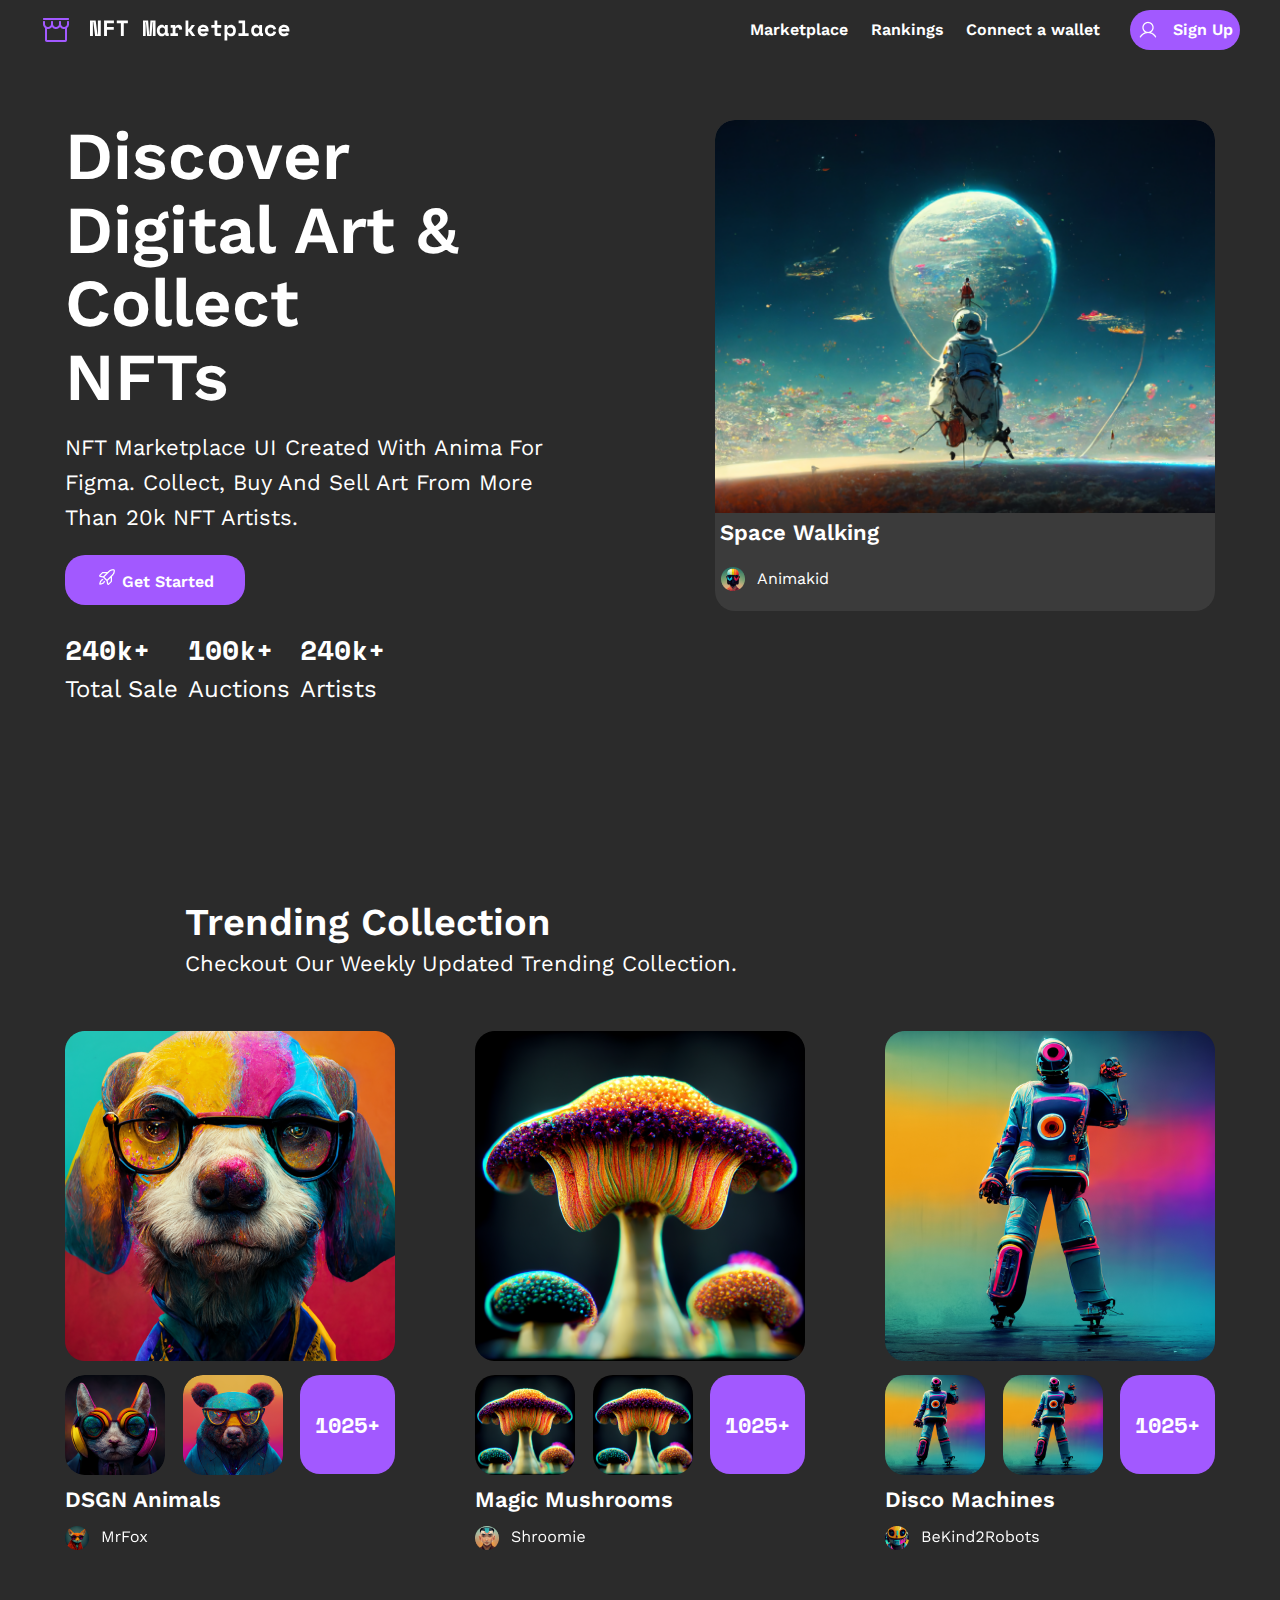
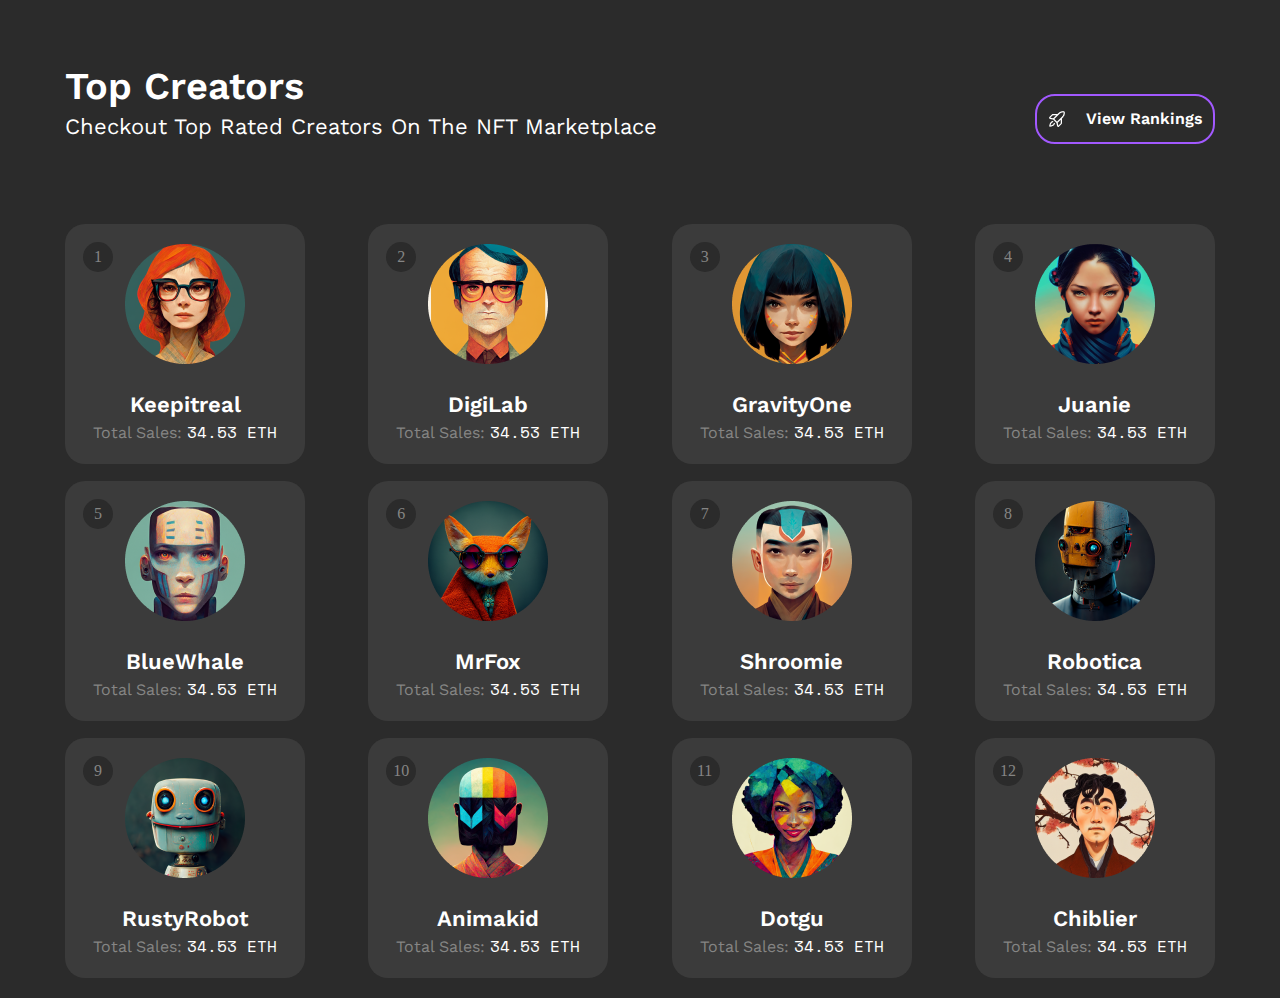
==== index.html @ 6b37d72f "schowmore+adaptive" ====
<!DOCTYPE html>
<html lang="en">
<head>
    <meta charset="UTF-8">
    <meta name="viewport" content="width=device-width, initial-scale=1.0">
    <link rel="preconnect" href="https://fonts.googleapis.com">
    <link rel="preconnect" href="https://fonts.gstatic.com" crossorigin>
    <link href="https://fonts.googleapis.com/css2?family=Space+Mono&family=Work+Sans:wght@300&display=swap" rel="stylesheet">
    <title>NFT FIGMA</title>
    <link rel="stylesheet" href="./style.scss">
    <link rel="stylesheet" href="./style.css">
</head>
<body>
    
    <header class="header">
        <div class="header__body">
            <div class="header__body-left">
                <img src="./images/Storefront.png" alt="" class="header__body-left-icon">
                <svg xmlns="http://www.w3.org/2000/svg" width="200" height="21" viewBox="0 0 200 21" fill="none" class="header__body-left-logo">
                    <path d="M7.48 14.5476H7.876V0.599609H10.78V15.9996H5.104L3.3 2.05161H2.904V15.9996H0V0.599609H5.676L7.48 14.5476Z" fill="white"/>
                    <path d="M14.0647 0.599609H23.9207V3.37161H16.9687V6.89161H23.7887V9.66361H16.9687V15.9996H14.0647V0.599609Z" fill="white"/>
                    <path d="M26.7874 0.599609H37.8754V3.37161H33.7834V15.9996H30.8794V3.37161H26.7874V0.599609Z" fill="white"/>
                    <path d="M53.0248 0.599609H58.1288L59.0088 12.1716V14.4156H59.5368V12.1716L60.4168 0.599609H65.5208V15.9996H62.8808V5.70361L63.1448 2.18361H62.6168L61.4728 15.9996H57.1168L55.9288 2.18361H55.4008L55.6648 5.70361V15.9996H53.0248V0.599609Z" fill="white"/>
                    <path d="M74.7895 14.4156C74.4962 15.1049 74.0855 15.5963 73.5575 15.8896C73.0295 16.1683 72.4135 16.3076 71.7095 16.3076C71.0495 16.3076 70.4262 16.1829 69.8395 15.9336C69.2675 15.6843 68.7615 15.3176 68.3215 14.8336C67.8815 14.3496 67.5295 13.7629 67.2655 13.0736C67.0162 12.3843 66.8915 11.5996 66.8915 10.7196V10.3676C66.8915 9.50228 67.0162 8.72494 67.2655 8.03561C67.5148 7.34628 67.8522 6.75961 68.2775 6.27561C68.7028 5.79161 69.1942 5.42494 69.7515 5.17561C70.3235 4.91161 70.9322 4.77961 71.5775 4.77961C72.3549 4.77961 72.9782 4.91161 73.4475 5.17561C73.9315 5.43961 74.3129 5.85028 74.5915 6.40761H74.9875V5.08761H77.7595V12.6996C77.7595 13.1396 77.9575 13.3596 78.3535 13.3596H78.7715V15.9996H76.8795C76.3809 15.9996 75.9702 15.8529 75.6475 15.5596C75.3395 15.2663 75.1855 14.8849 75.1855 14.4156H74.7895ZM72.3255 13.6676C73.1322 13.6676 73.7775 13.4036 74.2615 12.8756C74.7455 12.3329 74.9875 11.5996 74.9875 10.6756V10.4116C74.9875 9.48761 74.7455 8.76161 74.2615 8.23361C73.7775 7.69094 73.1322 7.41961 72.3255 7.41961C71.5189 7.41961 70.8735 7.69094 70.3895 8.23361C69.9055 8.76161 69.6635 9.48761 69.6635 10.4116V10.6756C69.6635 11.5996 69.9055 12.3329 70.3895 12.8756C70.8735 13.4036 71.5189 13.6676 72.3255 13.6676Z" fill="white"/>
                    <path d="M80.6702 5.08761H85.2902V6.67161H85.6862C85.8915 6.07028 86.2362 5.60828 86.7202 5.28561C87.2189 4.94828 87.8129 4.77961 88.5022 4.77961C89.5876 4.77961 90.4602 5.12428 91.1202 5.81361C91.7802 6.48828 92.1102 7.52228 92.1102 8.91561V9.39961L89.2502 9.66361V9.35561C89.2502 8.75428 89.0962 8.27761 88.7882 7.92561C88.4802 7.55894 88.0182 7.37561 87.4022 7.37561C86.7862 7.37561 86.3022 7.58828 85.9502 8.01361C85.5982 8.43894 85.4222 9.04761 85.4222 9.83961V13.3596H87.9302V15.9996H80.4062V13.3596H82.6502V7.72761H80.6702V5.08761Z" fill="white"/>
                    <path d="M98.3209 9.09161H98.8489L101.753 5.08761H104.789V5.21961L101.269 10.2136V10.6096L105.141 15.8676V15.9996H101.973L98.8489 11.7316H98.3209V15.9996H95.5489V0.599609H98.3209V9.09161Z" fill="white"/>
                    <path d="M110.582 11.4456C110.596 11.7683 110.67 12.0689 110.802 12.3476C110.948 12.6116 111.139 12.8463 111.374 13.0516C111.623 13.2423 111.902 13.3963 112.21 13.5136C112.532 13.6163 112.87 13.6676 113.222 13.6676C113.911 13.6676 114.439 13.5503 114.806 13.3156C115.172 13.0663 115.436 12.7729 115.598 12.4356L117.974 13.7556C117.842 14.0343 117.658 14.3276 117.424 14.6356C117.189 14.9289 116.881 15.2003 116.5 15.4496C116.133 15.6989 115.678 15.9043 115.136 16.0656C114.608 16.2269 113.984 16.3076 113.266 16.3076C112.444 16.3076 111.696 16.1756 111.022 15.9116C110.347 15.6476 109.76 15.2663 109.262 14.7676C108.778 14.2689 108.396 13.6603 108.118 12.9416C107.854 12.2229 107.722 11.4089 107.722 10.4996V10.3676C107.722 9.53161 107.861 8.76894 108.14 8.07961C108.433 7.39028 108.829 6.80361 109.328 6.31961C109.826 5.83561 110.406 5.46161 111.066 5.19761C111.74 4.91894 112.459 4.77961 113.222 4.77961C114.16 4.77961 114.967 4.94828 115.642 5.28561C116.316 5.60828 116.874 6.02628 117.314 6.53961C117.754 7.03828 118.076 7.59561 118.282 8.21161C118.487 8.81294 118.59 9.39961 118.59 9.97161V11.4456H110.582ZM113.2 7.28761C112.496 7.28761 111.924 7.47094 111.484 7.83761C111.044 8.18961 110.758 8.60028 110.626 9.06961H115.774C115.686 8.55628 115.407 8.13094 114.938 7.79361C114.483 7.45628 113.904 7.28761 113.2 7.28761Z" fill="white"/>
                    <path d="M121.302 5.08761H124.536V0.599609H127.308V5.08761H131.246V7.72761H127.308V12.6996C127.308 13.1396 127.506 13.3596 127.902 13.3596H130.85V15.9996H126.23C125.732 15.9996 125.321 15.8383 124.998 15.5156C124.69 15.1929 124.536 14.7823 124.536 14.2836V7.72761H121.302V5.08761Z" fill="white"/>
                    <path d="M137.281 20.3996H134.509V5.08761H137.281V6.67161H137.677C137.97 6.07028 138.396 5.60828 138.953 5.28561C139.51 4.94828 140.222 4.77961 141.087 4.77961C141.732 4.77961 142.341 4.90428 142.913 5.15361C143.5 5.40294 144.006 5.76961 144.431 6.25361C144.871 6.72294 145.216 7.30228 145.465 7.99161C145.729 8.68094 145.861 9.46561 145.861 10.3456V10.7416C145.861 11.6363 145.736 12.4283 145.487 13.1176C145.238 13.8069 144.9 14.3936 144.475 14.8776C144.05 15.3469 143.544 15.7063 142.957 15.9556C142.385 16.1903 141.762 16.3076 141.087 16.3076C140.588 16.3076 140.156 16.2563 139.789 16.1536C139.422 16.0509 139.1 15.9116 138.821 15.7356C138.557 15.5596 138.33 15.3616 138.139 15.1416C137.963 14.9069 137.809 14.6649 137.677 14.4156H137.281V20.3996ZM140.185 13.6676C141.05 13.6676 141.747 13.4036 142.275 12.8756C142.818 12.3329 143.089 11.5996 143.089 10.6756V10.4116C143.089 9.48761 142.818 8.76161 142.275 8.23361C141.747 7.69094 141.05 7.41961 140.185 7.41961C139.32 7.41961 138.616 7.69828 138.073 8.25561C137.545 8.79828 137.281 9.51694 137.281 10.4116V10.6756C137.281 11.5703 137.545 12.2963 138.073 12.8536C138.616 13.3963 139.32 13.6676 140.185 13.6676Z" fill="white"/>
                    <path d="M148.486 13.3596H152.314V3.23961H148.618V0.599609H155.086V13.3596H158.65V15.9996H148.486V13.3596Z" fill="white"/>
                    <path d="M169.084 14.4156C168.791 15.1049 168.38 15.5963 167.852 15.8896C167.324 16.1683 166.708 16.3076 166.004 16.3076C165.344 16.3076 164.721 16.1829 164.134 15.9336C163.562 15.6843 163.056 15.3176 162.616 14.8336C162.176 14.3496 161.824 13.7629 161.56 13.0736C161.311 12.3843 161.186 11.5996 161.186 10.7196V10.3676C161.186 9.50228 161.311 8.72494 161.56 8.03561C161.81 7.34628 162.147 6.75961 162.572 6.27561C162.998 5.79161 163.489 5.42494 164.046 5.17561C164.618 4.91161 165.227 4.77961 165.872 4.77961C166.65 4.77961 167.273 4.91161 167.742 5.17561C168.226 5.43961 168.608 5.85028 168.886 6.40761H169.282V5.08761H172.054V12.6996C172.054 13.1396 172.252 13.3596 172.648 13.3596H173.066V15.9996H171.174C170.676 15.9996 170.265 15.8529 169.942 15.5596C169.634 15.2663 169.48 14.8849 169.48 14.4156H169.084ZM166.62 13.6676C167.427 13.6676 168.072 13.4036 168.556 12.8756C169.04 12.3329 169.282 11.5996 169.282 10.6756V10.4116C169.282 9.48761 169.04 8.76161 168.556 8.23361C168.072 7.69094 167.427 7.41961 166.62 7.41961C165.814 7.41961 165.168 7.69094 164.684 8.23361C164.2 8.76161 163.958 9.48761 163.958 10.4116V10.6756C163.958 11.5996 164.2 12.3329 164.684 12.8756C165.168 13.4036 165.814 13.6676 166.62 13.6676Z" fill="white"/>
                    <path d="M186.141 11.9956C185.892 13.2863 185.298 14.3276 184.359 15.1196C183.435 15.9116 182.196 16.3076 180.641 16.3076C179.834 16.3076 179.079 16.1829 178.375 15.9336C177.686 15.6843 177.084 15.3249 176.571 14.8556C176.058 14.3863 175.654 13.8069 175.361 13.1176C175.068 12.4283 174.921 11.6436 174.921 10.7636V10.4996C174.921 9.61961 175.068 8.82761 175.361 8.12361C175.654 7.41961 176.058 6.81828 176.571 6.31961C177.099 5.82094 177.708 5.43961 178.397 5.17561C179.101 4.91161 179.849 4.77961 180.641 4.77961C182.166 4.77961 183.398 5.17561 184.337 5.96761C185.29 6.75961 185.892 7.80094 186.141 9.09161L183.413 9.79561C183.325 9.15028 183.046 8.59295 182.577 8.12361C182.108 7.65428 181.448 7.41961 180.597 7.41961C180.201 7.41961 179.827 7.49294 179.475 7.63961C179.123 7.78628 178.815 7.99894 178.551 8.27761C178.287 8.54161 178.074 8.87161 177.913 9.26761C177.766 9.64894 177.693 10.0816 177.693 10.5656V10.6976C177.693 11.1816 177.766 11.6143 177.913 11.9956C178.074 12.3623 178.287 12.6703 178.551 12.9196C178.815 13.1689 179.123 13.3596 179.475 13.4916C179.827 13.6089 180.201 13.6676 180.597 13.6676C181.448 13.6676 182.093 13.4549 182.533 13.0296C182.988 12.6043 183.281 12.0323 183.413 11.3136L186.141 11.9956Z" fill="white"/>
                    <path d="M191.406 11.4456C191.421 11.7683 191.494 12.0689 191.626 12.3476C191.773 12.6116 191.963 12.8463 192.198 13.0516C192.447 13.2423 192.726 13.3963 193.034 13.5136C193.357 13.6163 193.694 13.6676 194.046 13.6676C194.735 13.6676 195.263 13.5503 195.63 13.3156C195.997 13.0663 196.261 12.7729 196.422 12.4356L198.798 13.7556C198.666 14.0343 198.483 14.3276 198.248 14.6356C198.013 14.9289 197.705 15.2003 197.324 15.4496C196.957 15.6989 196.503 15.9043 195.96 16.0656C195.432 16.2269 194.809 16.3076 194.09 16.3076C193.269 16.3076 192.521 16.1756 191.846 15.9116C191.171 15.6476 190.585 15.2663 190.086 14.7676C189.602 14.2689 189.221 13.6603 188.942 12.9416C188.678 12.2229 188.546 11.4089 188.546 10.4996V10.3676C188.546 9.53161 188.685 8.76894 188.964 8.07961C189.257 7.39028 189.653 6.80361 190.152 6.31961C190.651 5.83561 191.23 5.46161 191.89 5.19761C192.565 4.91894 193.283 4.77961 194.046 4.77961C194.985 4.77961 195.791 4.94828 196.466 5.28561C197.141 5.60828 197.698 6.02628 198.138 6.53961C198.578 7.03828 198.901 7.59561 199.106 8.21161C199.311 8.81294 199.414 9.39961 199.414 9.97161V11.4456H191.406ZM194.024 7.28761C193.32 7.28761 192.748 7.47094 192.308 7.83761C191.868 8.18961 191.582 8.60028 191.45 9.06961H196.598C196.51 8.55628 196.231 8.13094 195.762 7.79361C195.307 7.45628 194.728 7.28761 194.024 7.28761Z" fill="white"/>
                </svg>
            </div>



            <input type="checkbox" id="menu" class="header__input">
            <label class="header__label" for="menu">
                <div class="header__mobile">
                    <span class="header__mobile-line"></span>
                </div>
            </label>

            <div class="header__body-right">
                <nav class="header__body-right-navigate">
                    <a href="" class="header__body-right-navigate-link">Marketplace</a>
                    <a href="" class="header__body-right-navigate-link">Rankings</a>
                    <a href="" class="header__body-right-navigate-link">Connect a wallet</a>
                </nav>
                <button class="header__body-right-btn">
                    <img src="./images/User.png" alt="" class="header__body-right-btn-img">
                    Sign Up
                </button>
            </div>
        </div>

                <!--  -->
                <div class="header__info-block">
                    <div class="header__info-block-left">
                        <h1 class="header__info-block-left-title">Discover digital art & Collect NFTs</h1>
                        <p class="header__info-block-left-descr">NFT marketplace UI created with Anima for Figma. Collect, buy and sell art from more than 20k NFT artists.</p>
                        
                        <input type="checkbox" id="target" class="fullskrin__button-input">
                        <label for="target" class="fullskrin__button-label">
                            <button class="fullskrin__button-label-btn">
                                <img src="./images/RocketLaunch.png" alt="" class="header__info-block-left-btn-icon">
                                Get Started
                            </button>
                        </label>

                        <div class="fullskrin__start">
                            <h2 class="fullskrin__start__logo">NFT Marketplace</h2>
                            <h2 class="fullskrin__start__title">For Gettin Started you have to Sign Up</h2>
                            <input type="text" class="fullskrin__start__input" placeholder="Username or E-mail">
                            <input type="text" class="fullskrin__start__input" placeholder="Password">
                            <div class="fullskrin__start__btn">
                                Sign Up
                            </div>
                            <p class="fullskrin__start__undertxt">
                                Already have an account? <a href="" class="fullskrin__start__login">Log In</a>
                            </p>
                        </div>
                        
                        
                        <div class="header__info-block-left-ratings">
        
                            <div class="header__info-block-left-rating-item">
                                <h2 class="header__info-block-left-rating-item-number">240k+</h2>
                                <p class="header__info-block-left-rating-item-name">Total Sale</p>
                            </div>
        
                            <div class="header__info-block-left-rating-item">
                                <h2 class="header__info-block-left-rating-item-number">100k+</h2>
                                <p class="header__info-block-left-rating-item-name">Auctions</p>
                            </div>
        
                            <div class="header__info-block-left-rating-item">
                                <h2 class="header__info-block-left-rating-item-number">240k+</h2>
                                <p class="header__info-block-left-rating-item-name">Artists</p>
                            </div>
                        </div>
                    </div>
                    <div class="header__info-block-right">
                        <img src="./images/Image Placeholder.png" alt="" class="header__info-block-right-image">
                        <p class="header__info-block-right-name">Space Walking</p><br>
                        <div class="header__info-block-right-creator">
                            <img src="./images/Avatar Placeholder.png" alt="" class="header__info-block-right-avatar">
                            <p class="header__info-block-right-avatar-name">Animakid</p>
                        </div>
                    </div>
                </div>
        
                <!-- header info block mobile -->
                <div class="header__mob-info-block">
                    <div class="header__mob-info-block-left">
                        <h1 class="header__info-block-left-title">Discover digital art & Collect NFTs</h1>
                        <p class="header__info-block-left-descr">NFT marketplace UI created with Anima for Figma. Collect, buy and sell art from more than 20k NFT artists.</p>
                    </div>
                    <div class="header__mob-info-block-right">
                        <img src="./images/Image Placeholder.png" alt="" class="header__info-block-right-image">
                        <p class="header__info-block-right-name">Space Walking</p><br>
                        <div class="header__info-block-right-creator">
                            <img src="./images/Avatar Placeholder.png" alt="" class="header__info-block-right-avatar">
                            <p class="header__info-block-right-avatar-name">Animakid</p>
                        </div>
                    </div>

                    <button class="header__info-block-left-btn">
                        <img src="./images/RocketLaunch.png" alt="" class="header__info-block-left-btn-icon">
                        Get Started
                    </button>
                    <div class="header__info-block-left-ratings">
        
                        <div class="header__info-block-left-rating-item">
                            <h2 class="header__info-block-left-rating-item-number">240k+</h2>
                            <p class="header__info-block-left-rating-item-name">Total Sale</p>
                        </div>
        
                        <div class="header__info-block-left-rating-item">
                            <h2 class="header__info-block-left-rating-item-number">100k+</h2>
                            <p class="header__info-block-left-rating-item-name">Auctions</p>
                        </div>
        
                        <div class="header__info-block-left-rating-item">
                            <h2 class="header__info-block-left-rating-item-number">240k+</h2>
                            <p class="header__info-block-left-rating-item-name">Artists</p>
                        </div>
                    </div>
                </div>        
    </header>

    <div class="section-2">
        <div class="section-2__txt">
            <h2 class="section-2__txt-title">Trending Collection</h2>
            <p class="section-2__txt-descr">Checkout our weekly updated trending collection.</p>
        </div>
        <div class="section-2__images">

            <div class="section-2__images-block">
                <img src="./images/Primary Photo Placeholder.png" alt="" class="section-2__images-block-main-img">
                <div class="section-2__images-block-small">
                    <img src="./images/Secondary Photo Placeholder.png" alt="" class="section-2__images-block-small-img">
                    <img src="./images/Secondary Photo Placeholder (1).png" alt="" class="section-2__images-block-small-img">
                    <a href="./tier.html" target="_blank">
                        <div class="section-2__images-block-small-more">
                            1025+
                        </div>
                    </a>
                </div>
                <p class="section-2__images-block-name">DSGN Animals</p>
                <img src="./images/Artist Card.png" alt="" class="section-2__images-block-avatar">
            </div>
<!-- BUTTON--------- -->
            <div class="button-767px">
                <input type="checkbox" id="MorePhotos" class="button-767px__input">
                <label for="MorePhotos" class="button-767px__label">
                    <div class="footer-button">
                        Show More
                    </div>
                </label>

                <div class="cards-767px">
                    <div class="section-2__images-block">
                        <img src="./images/Primary Photo Placeholder (1).png" alt="" class="section-2__images-block-main-img">
                        <div class="section-2__images-block-small">
                            <img src="./images/Primary Photo Placeholder (1).png" alt="" class="section-2__images-block-small-img">
                            <img src="./images/Primary Photo Placeholder (1).png" alt="" class="section-2__images-block-small-img">
                            <div class="section-2__images-block-small-more">
                                1025+
                            </div>
                        </div>
                        <p class="section-2__images-block-name">Magic Mushrooms</p>
                        <img src="./images/Artist Card (1).png" alt="" class="section-2__images-block-avatar">
                    </div>
                </div>
                <!-- BUTTON END -->
            </div>




            <div class="section-2__images-block">
                <img src="./images/Primary Photo Placeholder (1).png" alt="" class="section-2__images-block-main-img">
                <div class="section-2__images-block-small">
                    <img src="./images/Primary Photo Placeholder (1).png" alt="" class="section-2__images-block-small-img">
                    <img src="./images/Primary Photo Placeholder (1).png" alt="" class="section-2__images-block-small-img">
                    <div class="section-2__images-block-small-more">
                        1025+
                    </div>
                </div>
                <p class="section-2__images-block-name">Magic Mushrooms</p>
                <img src="./images/Artist Card (1).png" alt="" class="section-2__images-block-avatar">
            </div>

            <div class="section-2__images-block-3">
                <img src="./images/Primary Photo Placeholder (2).png" alt="" class="section-2__images-block-main-img">
                <div class="section-2__images-block-small">
                    <img src="./images/Primary Photo Placeholder (2).png" alt="" class="section-2__images-block-small-img">
                    <img src="./images/Primary Photo Placeholder (2).png" alt="" class="section-2__images-block-small-img">
                    <div class="section-2__images-block-small-more">
                        1025+
                    </div>
                </div>
                <p class="section-2__images-block-name">Disco Machines</p>
                <img src="./images/Artist Card (2).png" alt="" class="section-2__images-block-avatar">
            </div>
        </div>
    </div>

    <div class="section-3">
        <div class="section-3__top">
            <div class="section-3__top-txt">
                <h2 class="section-3__top-txt-title">Top creators</h2>
                <p class="section-3__top-txt-descr">Checkout Top Rated Creators on the NFT Marketplace</p>
            </div>
            <div class="section-3__top-btn">
                <img src="./images/RocketLaunch.png" alt="">
                View Rankings
            </div>
        </div>

        <div class="section-3__blocks">
            <div class="section-3__line">
                <div class="section-3__block-creator">
                    <img src="./images/Avatar.png" alt="" class="section-3__creator-img">
                    <div class="section-3__creator-number">1</div>
                    <div class="section-3__creator-info">
                        <h5 class="section-3__creator-title">Keepitreal</h5>
                        <p class="section-3__creator-text">Total Sales: <span class="section-3__text-span">34.53 ETH</span></p>
                    </div>
                </div>
    
                <div class="section-3__block-creator">
                    <img src="./images/Avatar (1).png" alt="" class="section-3__creator-img">
                    <div class="section-3__creator-number">2</div>
                    <div class="section-3__creator-info">
                        <h5 class="section-3__creator-title">DigiLab</h5>
                        <p class="section-3__creator-text">Total Sales: <span class="section-3__text-span">34.53 ETH</span></p>
                    </div>
                </div>
    
                <div class="section-3__block-creator">
                    <img src="./images/Avatar (2).png" alt="" class="section-3__creator-img">
                    <div class="section-3__creator-number">3</div>
                    <div class="section-3__creator-info">
                        <h5 class="section-3__creator-title">GravityOne</h5>
                        <p class="section-3__creator-text">Total Sales: <span class="section-3__text-span">34.53 ETH</span></p>
                    </div>
                </div>
    
                <div class="section-3__block-creator">
                    <img src="./images/Avatar (3).png" alt="" class="section-3__creator-img">
                    <div class="section-3__creator-number">4</div>
                    <div class="section-3__creator-info">
                        <h5 class="section-3__creator-title">Juanie</h5>
                        <p class="section-3__creator-text">Total Sales: <span class="section-3__text-span">34.53 ETH</span></p>
                    </div>
                </div>
            </div>

            <div class="section-3__line">
                <div class="section-3__block-creator">
                    <img src="./images/Avatar (4).png" alt="" class="section-3__creator-img">
                    <div class="section-3__creator-number">5</div>
                    <div class="section-3__creator-info">
                        <h5 class="section-3__creator-title">BlueWhale</h5>
                        <p class="section-3__creator-text">Total Sales: <span class="section-3__text-span">34.53 ETH</span></p>
                    </div>
                </div>
    
                <div class="section-3__block-creator">
                    <img src="./images/Avatar (5).png" alt="" class="section-3__creator-img">
                    <div class="section-3__creator-number">6</div>
                    <div class="section-3__creator-info">
                        <h5 class="section-3__creator-title">MrFox</h5>
                        <p class="section-3__creator-text">Total Sales: <span class="section-3__text-span">34.53 ETH</span></p>
                    </div>
                </div>
    
                <div class="section-3__block-creator">
                    <img src="./images/Avatar (6).png" alt="" class="section-3__creator-img">
                    <div class="section-3__creator-number">7</div>
                    <div class="section-3__creator-info">
                        <h5 class="section-3__creator-title">Shroomie</h5>
                        <p class="section-3__creator-text">Total Sales: <span class="section-3__text-span">34.53 ETH</span></p>
                    </div>
                </div>
    
                <div class="section-3__block-creator">
                    <img src="./images/Avatar (7).png" alt="" class="section-3__creator-img">
                    <div class="section-3__creator-number">8</div>
                    <div class="section-3__creator-info">
                        <h5 class="section-3__creator-title">Robotica</h5>
                        <p class="section-3__creator-text">Total Sales: <span class="section-3__text-span">34.53 ETH</span></p>
                    </div>
                </div>
            </div>

            <div class="section-3__line">
                <div class="section-3__block-creator">
                    <img src="./images/Avatar (8).png" alt="" class="section-3__creator-img">
                    <div class="section-3__creator-number">9</div>
                    <div class="section-3__creator-info">
                        <h5 class="section-3__creator-title">RustyRobot</h5>
                        <p class="section-3__creator-text">Total Sales: <span class="section-3__text-span">34.53 ETH</span></p>
                    </div>
                </div>
    
                <div class="section-3__block-creator">
                    <img src="./images/Avatar (9).png" alt="" class="section-3__creator-img">
                    <div class="section-3__creator-number">10</div>
                    <div class="section-3__creator-info">
                        <h5 class="section-3__creator-title">Animakid</h5>
                        <p class="section-3__creator-text">Total Sales: <span class="section-3__text-span">34.53 ETH</span></p>
                    </div>
                </div>
    
                <div class="section-3__block-creator">
                    <img src="./images/Avatar (10).png" alt="" class="section-3__creator-img">
                    <div class="section-3__creator-number">11</div>
                    <div class="section-3__creator-info">
                        <h5 class="section-3__creator-title">Dotgu</h5>
                        <p class="section-3__creator-text">Total Sales: <span class="section-3__text-span">34.53 ETH</span></p>
                    </div>
                </div>
    
                <div class="section-3__block-creator">
                    <img src="./images/Avatar (11).png" alt="" class="section-3__creator-img">
                    <div class="section-3__creator-number">12</div>
                    <div class="section-3__creator-info">
                        <h5 class="section-3__creator-title">Chiblier</h5>
                        <p class="section-3__creator-text">Total Sales: <span class="section-3__text-span">34.53 ETH</span></p>
                    </div>
                </div>
            </div>


        </div>

        <!-- SECTION 3 ADAPTIVE TABLET -->

        <div class="mob-section-3__blocks">
            <div class="section-3__line">
                <div class="section-3__block-creator">
                    <img src="./images/Avatar.png" alt="" class="section-3__creator-img">
                    <div class="section-3__creator-number">1</div>
                    <div class="section-3__creator-info">
                        <h5 class="section-3__creator-title">Keepitreal</h5>
                        <p class="section-3__creator-text">Total Sales: <span class="section-3__text-span">34.53 ETH</span></p>
                    </div>
                </div>
    
                <div class="section-3__block-creator">
                    <img src="./images/Avatar (1).png" alt="" class="section-3__creator-img">
                    <div class="section-3__creator-number">2</div>
                    <div class="section-3__creator-info">
                        <h5 class="section-3__creator-title">DigiLab</h5>
                        <p class="section-3__creator-text">Total Sales: <span class="section-3__text-span">34.53 ETH</span></p>
                    </div>
                </div>
    
                <div class="section-3__block-creator">
                    <img src="./images/Avatar (2).png" alt="" class="section-3__creator-img">
                    <div class="section-3__creator-number">3</div>
                    <div class="section-3__creator-info">
                        <h5 class="section-3__creator-title">GravityOne</h5>
                        <p class="section-3__creator-text">Total Sales: <span class="section-3__text-span">34.53 ETH</span></p>
                    </div>
                </div>
            </div>

            <div class="section-3__line">
                <div class="section-3__block-creator">
                    <img src="./images/Avatar (3).png" alt="" class="section-3__creator-img">
                    <div class="section-3__creator-number">4</div>
                    <div class="section-3__creator-info">
                        <h5 class="section-3__creator-title">Juanie</h5>
                        <p class="section-3__creator-text">Total Sales: <span class="section-3__text-span">34.53 ETH</span></p>
                    </div>
                </div>

                <div class="section-3__block-creator">
                    <img src="./images/Avatar (4).png" alt="" class="section-3__creator-img">
                    <div class="section-3__creator-number">5</div>
                    <div class="section-3__creator-info">
                        <h5 class="section-3__creator-title">BlueWhale</h5>
                        <p class="section-3__creator-text">Total Sales: <span class="section-3__text-span">34.53 ETH</span></p>
                    </div>
                </div>
    
                <div class="section-3__block-creator">
                    <img src="./images/Avatar (5).png" alt="" class="section-3__creator-img">
                    <div class="section-3__creator-number">6</div>
                    <div class="section-3__creator-info">
                        <h5 class="section-3__creator-title">MrFox</h5>
                        <p class="section-3__creator-text">Total Sales: <span class="section-3__text-span">34.53 ETH</span></p>
                    </div>
                </div>
            </div>
        </div>
    </div>
</body>
</html>
---- style.css ----
@charset "UTF-8";
* {
  margin: 0;
  padding: 0;
  border: 0;
  outline: 0;
  text-decoration: none;
  box-sizing: border-box;
  list-style: none;
}

body {
  background: var(--Background, #2B2B2B);
}

/* -------------------HEADER TOP------------------------- */
.header {
  width: 100%;
  background: var(--Background, #2B2B2B);
  height: 100vh;
  position: relative;
  /* -------HEADER TOP MOBILE---------------- */
}
.header__body {
  padding-top: 10px;
  max-width: 1200px;
  margin: 0 auto;
  display: flex;
  flex-direction: row;
  justify-content: space-between;
  align-items: center;
}
.header__body-left {
  width: 250px;
  display: flex;
  flex-direction: row;
  justify-content: space-between;
  align-items: center;
}
.header__body-right {
  max-width: 550px;
  display: flex;
  flex-direction: row;
  justify-content: space-between;
  align-items: center;
  z-index: 1;
}
.header__body-right-navigate {
  padding-right: 30px;
  width: 380px;
  display: flex;
  flex-direction: row;
  justify-content: space-between;
  align-items: center;
}
.header__body-right-navigate-link {
  color: #FFF;
  text-align: center;
  font-family: Work Sans;
  font-size: 16px;
  font-style: normal;
  font-weight: 600;
  line-height: 140%; /* 22.4px */
  cursor: pointer;
}
.header__body-right-btn {
  width: 110px;
  height: 40px;
  display: flex;
  flex-direction: row;
  justify-content: space-around;
  align-items: center;
  border-radius: 20px;
  background: var(--Call-to-Action, #A259FF);
  color: #FFF;
  text-align: center;
  font-family: Work Sans;
  font-size: 16px;
  font-style: normal;
  font-weight: 600;
  line-height: 140%; /* 22.4px */
}
.header__mobile {
  position: relative;
  width: 50px;
  height: 50px;
  display: none;
  cursor: pointer;
}
.header__mobile-line {
  position: absolute;
  width: 100%;
  height: 4px;
  background-color: #FFF;
  top: 45%;
  transition: 0.3s;
}
.header__mobile-line::after {
  position: absolute;
  content: "";
  width: 100%;
  height: 4px;
  background-color: #FFF;
  top: 15px;
}
.header__mobile-line::before {
  position: absolute;
  content: "";
  width: 100%;
  height: 4px;
  background-color: #FFF;
  top: -15px;
}
.header__input[type=checkbox]:checked ~ .header__label .header__mobile .header__mobile-line {
  transform: rotate(45deg);
  background-color: #f42323;
}
.header__input[type=checkbox]:checked ~ .header__label .header__mobile .header__mobile-line::after {
  background-color: #f42323;
  opacity: 0;
}
.header__input[type=checkbox]:checked ~ .header__label .header__mobile .header__mobile-line::before {
  background-color: #f42323;
  transform: rotate(90deg) translateX(15px);
}
.header__input[type=checkbox]:checked ~ .header__body-right {
  position: absolute;
  width: 270px;
  height: 500px;
  right: 10%;
  border: 1px solid #000;
  top: 20px;
  background-color: #A259FF;
  border-radius: 20px;
  display: flex;
  flex-direction: column;
  align-items: center;
  margin-top: 25px;
}
.header .header__input {
  display: none;
}

/* --------------HEADER INFO BLOCK-------------------- */
.header__info-block {
  max-width: 1150px;
  margin: 70px auto;
  display: flex;
  flex-direction: row;
  justify-content: space-between;
  align-items: start;
  position: relative;
}

.header__info-block-left {
  max-width: 700px;
  display: flex;
  flex-direction: column;
  align-items: start;
  justify-content: space-between;
}

.header__info-block-left-title {
  max-width: 400px;
  color: var(--White, #FFF);
  font-family: Work Sans;
  font-size: 67px;
  font-style: normal;
  font-weight: 600;
  line-height: 110%; /* 73.7px */
  text-transform: capitalize;
}

.header__info-block-left-descr {
  max-width: 520px;
  color: var(--White, #FFF);
  font-family: Work Sans;
  font-size: 22px;
  font-style: normal;
  font-weight: 400;
  line-height: 160%; /* 35.2px */
  text-transform: capitalize;
  padding-top: 15px;
}

.header__info-block-left-ratings {
  width: 320px;
  display: flex;
  flex-direction: row;
  justify-content: space-between;
  align-items: center;
  padding-top: 25px;
}

.header__info-block-left-rating-item-number {
  color: var(--White, #FFF);
  font-family: Space Mono;
  font-size: 28px;
  font-style: normal;
  font-weight: 700;
  line-height: 140%; /* 39.2px */
  text-transform: capitalize;
}

.header__info-block-left-rating-item-name {
  color: var(--White, #FFF);
  font-family: Work Sans;
  font-size: 23.99px;
  font-style: normal;
  font-weight: 400;
  line-height: 160%; /* 38.384px */
  text-transform: capitalize;
}

.header__info-block-right {
  max-width: 500px;
  border-radius: 20px 20px;
  display: flex;
  flex-direction: column;
  align-items: start;
  background: var(--Background---Secondary, #3B3B3B);
}

.header__info-block-right-image {
  max-width: 500px;
  border-radius: 20px 20px 0px 0px;
}

.header__info-block-right-name {
  color: #FFF;
  font-family: Work Sans;
  font-size: 22px;
  font-style: normal;
  font-weight: 600;
  line-height: 140%; /* 30.8px */
  text-transform: capitalize;
  padding-top: 5px;
  padding-left: 5px;
}

.header__info-block-right-creator {
  width: 120px;
  display: flex;
  flex-direction: row;
  justify-content: space-around;
  align-items: center;
  padding-bottom: 20px;
}

.header__info-block-right-avatar-name {
  color: #FFF;
  font-family: Work Sans;
  font-size: 16px;
  font-style: normal;
  font-weight: 400;
  line-height: 140%; /* 22.4px */
}

.header__mob-info-block {
  display: none;
}

/* ---------button----------- */
.fullskrin__start {
  display: flex;
  flex-direction: column;
  justify-content: space-around;
  width: 500px;
  height: 600px;
  margin: 0 auto;
  z-index: 1;
  background: linear-gradient(#bc13f4, #ffffff);
  border-radius: 20px;
  padding: 60px 30px;
  left: 25%;
  display: none;
  position: absolute;
}
.fullskrin__start__logo {
  color: #000;
  text-align: center;
  font-family: Space Mono;
  font-size: 40px;
  font-style: normal;
  font-weight: 900;
  line-height: 160%; /* 35.2px */
  text-transform: capitalize;
}
.fullskrin__start__title {
  color: #000;
  text-align: center;
  font-family: "Gill Sans", "Gill Sans MT", Calibri, "Trebuchet MS", sans-serif;
  font-size: 25px;
  font-style: normal;
  font-weight: 900;
  line-height: 160%; /* 35.2px */
  text-transform: capitalize;
}
.fullskrin__start__input {
  width: 300px;
  padding-left: 12px;
  height: 40px;
  border-radius: 20px;
  background-color: #2B2B2B;
  color: #FFF;
  font-family: cursive;
  font-size: 14px;
  margin-left: 12px;
}
.fullskrin__start__btn {
  background-color: #A259FF;
  padding: 15px 30px;
  border-radius: 13px;
  color: #FFF;
  font-size: 18px;
  font-family: system-ui, -apple-system, BlinkMacSystemFont, "Segoe UI", Roboto, Oxygen, Ubuntu, Cantarell, "Open Sans", "Helvetica Neue", sans-serif;
  font-weight: 500;
  margin: 0 auto;
  cursor: pointer;
}
.fullskrin__start__undertxt {
  text-align: center;
  font-size: 15px;
  font-family: "Courier New", Courier, monospace;
  font-weight: 600;
}
.fullskrin__start__login {
  text-decoration: underline;
}

.fullskrin__button-input[type=checkbox]:checked ~ .fullskrin__start {
  display: block;
  display: flex;
  flex-direction: column;
  justify-content: space-around;
  animation: form 0.7s cubic-bezier(0.175, 0.885, 0.32, 1.275);
}

.fullskrin__button-input[type=checkbox]:checked ~ .header__info-block-left-ratings {
  display: none;
}

.fullskrin__button-input {
  display: none;
}

.fullskrin__button-label {
  display: flex;
  align-items: center;
  justify-content: space-around;
  width: 180px;
  border-radius: 20px;
  background: var(--Call-to-Action, #A259FF);
  height: 50px;
  margin-top: 20px;
  cursor: pointer;
}

.fullskrin__button-label-btn {
  color: #FFF;
  text-align: center;
  font-family: Work Sans;
  font-size: 16px;
  font-style: normal;
  font-weight: 600;
  line-height: 140%; /* 22.4px */
  margin-top: 20px;
  background-color: rgba(255, 255, 255, 0);
  text-align: center;
  margin-bottom: 20px;
  cursor: pointer;
}

@keyframes form {
  0% {
    transform: translateY(900px);
  }
  100% {
    transform: translateY(0px);
  }
}
/* --------section 2------------------ */
.section-2 {
  display: flex;
  flex-direction: column;
  align-items: start;
  padding-bottom: 30px;
  overflow: hidden;
}
.section-2__txt {
  padding-left: 185px;
}
.section-2__txt-title {
  color: var(--White, #FFF);
  font-family: Work Sans;
  font-size: 38px;
  font-style: normal;
  font-weight: 600;
  line-height: 120%; /* 45.6px */
  text-transform: capitalize;
}
.section-2__txt-descr {
  color: var(--White, #FFF);
  font-family: Work Sans;
  font-size: 22px;
  font-style: normal;
  font-weight: 400;
  line-height: 160%; /* 35.2px */
  text-transform: capitalize;
}
.section-2__images {
  margin: 0 auto;
  width: 1150px;
  display: flex;
  flex-direction: row;
  justify-content: space-between;
  align-items: center;
  padding-top: 50px;
  overflow: hidden;
}
.section-2__images-block-small {
  display: flex;
  flex-direction: row;
  align-items: center;
  justify-content: space-between;
  padding-top: 10px;
}
.section-2__images-block-small-img {
  width: 100px;
  border-radius: 20px;
}
.section-2__images-block-small-more {
  padding: 32px 15px;
  border-radius: 20px;
  background: var(--Call-to-Action, #A259FF);
  color: #FFF;
  text-align: center;
  font-family: Space Mono;
  font-size: 22px;
  font-style: normal;
  font-weight: 700;
  line-height: 160%; /* 35.2px */
  text-transform: capitalize;
  transition: 0.3s;
}
.section-2__images-block-small-more:hover {
  transform: scale(1.1);
}
.section-2__images-block-name {
  color: #FFF;
  font-family: Work Sans;
  font-size: 22px;
  font-style: normal;
  font-weight: 600;
  line-height: 140%; /* 30.8px */
  text-transform: capitalize;
  padding-top: 10px;
}
.section-2__images-block-avatar {
  padding-top: 10px;
}

.button-767px {
  display: none;
}

/* ----------------------ANIMAL WORLD-------------------- */
.world-header {
  width: 100%;
  height: 100vh;
}

.world__title {
  text-shadow: 0px 0px 8px rgba(255, 255, 255, 0.6117647059);
  color: #fff;
  text-align: center;
  font-family: Space Mono;
  font-size: 70px;
  font-style: normal;
  font-weight: 900;
  line-height: 160%; /* 35.2px */
  text-transform: capitalize;
  padding-top: 180px;
  animation: title 2s cubic-bezier(0.455, 0.03, 0.515, 0.955) forwards;
}

@keyframes title {
  0% {
    opacity: 0;
    font-size: 10px;
  }
  100% {
    opacity: 1;
    font-size: 70px;
  }
}
.images {
  display: flex;
  flex-direction: row;
  justify-content: space-around;
  align-items: center;
  max-width: 1400px;
  margin: 50px auto;
}
.images__anim {
  width: 300px;
  border-radius: 16px;
  height: 300px;
}

.section-3 {
  max-width: 1150px;
  margin: 0 auto;
  padding-top: 80px;
}
.section-3__top {
  display: flex;
  flex-direction: row;
  justify-content: space-between;
  align-items: end;
}
.section-3__top-txt-title {
  color: var(--White, #FFF);
  font-family: Work Sans;
  font-size: 38px;
  font-style: normal;
  font-weight: 600;
  line-height: 120%; /* 45.6px */
  text-transform: capitalize;
}
.section-3__top-txt-descr {
  color: var(--White, #FFF);
  font-family: Work Sans;
  font-size: 22px;
  font-style: normal;
  font-weight: 400;
  line-height: 160%; /* 35.2px */
  text-transform: capitalize;
}
.section-3__top-btn {
  display: flex;
  justify-content: space-around;
  align-items: center;
  border-radius: 20px;
  border: 2px solid var(--Call-to-Action, #A259FF);
  color: #FFF;
  height: 50px;
  width: 180px;
  text-align: center;
  font-family: Work Sans;
  font-size: 16px;
  font-style: normal;
  font-weight: 600;
  line-height: 140%; /* 22.4px */
}
.section-3__blocks {
  padding-top: 63px;
  padding-bottom: 20px;
}
.section-3__line {
  padding-top: 17px;
  display: flex;
  flex-direction: row;
  justify-content: space-between;
  align-items: center;
}
.section-3__block-creator {
  width: 240px;
  height: 240px;
  background-color: #3B3B3B;
  border-radius: 20px;
  padding: 20px;
  display: flex;
  align-items: center;
  flex-direction: column;
  justify-content: space-between;
  position: relative;
  cursor: pointer;
  transition: 0.5s;
}
.section-3__block-creator:hover {
  transform: scale(1.1);
  filter: drop-shadow(0px 0px 10px rgba(241, 15, 15, 0.8666666667));
}
.section-3__creator-number {
  position: absolute;
  width: 30px;
  height: 30px;
  background-color: rgb(43, 43, 43);
  border-radius: 50%;
  display: flex;
  align-items: center;
  justify-content: center;
  color: #858584;
  top: 18px;
  left: 18px;
  transition: 0.3s;
}
.section-3__creator-title {
  color: #FFF;
  font-family: "Work Sans", sans-serif;
  font-size: 22px;
  font-style: normal;
  font-weight: 600;
  line-height: 140%;
  text-transform: capitalize;
  text-align: center;
}
.section-3__creator-text {
  color: var(--caption-label-text, #858584);
  font-family: "Work Sans", sans-serif;
  font-size: 16px;
  font-style: normal;
  font-weight: 400;
  line-height: 140%;
}
.section-3__text-span {
  color: var(--Text, #FFF);
  font-family: "Space Mono", monospace;
  font-size: 16px;
  font-style: normal;
  font-weight: 400;
  line-height: 140%;
}

.mob-section-3__blocks {
  display: none;
}

/* Стилі для великих екранів (дисплей максимум 1199рх) */
@media (max-width: 1199px) {
  .section-2 {
    display: flex;
    flex-direction: column;
    justify-content: space-between;
    align-items: center;
  }
  .section-2__txt {
    padding-left: 40px;
    text-align: center;
  }
  .section-2__images {
    display: flex;
    flex-direction: row;
    justify-content: space-between;
    align-items: center;
    max-width: 800px;
  }
  .section-2__images-block:nth-child(3) {
    display: none;
  }
  .header__body {
    padding: 7px 20px;
  }
  .header__info-block {
    padding: 0px 20px;
  }
  .section-3 {
    padding-left: 13px;
    padding-right: 13px;
  }
}
/* Стилі для середніх екранів (дисплей максимум 991рх) */
@media (max-width: 996px) {
  .header__info-block {
    padding: 0 10px;
  }
  .header__info-block-right {
    max-width: 400px;
  }
  .header__info-block-right-image {
    max-width: 400px;
  }
  .header__info-block-left-title {
    max-width: 300px;
    color: var(--White, #FFF);
    font-family: Work Sans;
    font-size: 50px;
    font-style: normal;
    font-weight: 600;
    line-height: 110%; /* 73.7px */
    text-transform: capitalize;
  }
  .header__info-block-left-descr {
    max-width: 450px;
    color: var(--White, #FFF);
    font-family: Work Sans;
    font-size: 20px;
    font-style: normal;
    font-weight: 400;
    line-height: 160%; /* 35.2px */
    text-transform: capitalize;
    padding-top: 10px;
  }
  .header__info-block-left-btn {
    display: flex;
    align-items: center;
    justify-content: space-around;
    width: 140px;
    border-radius: 20px;
    background: var(--Call-to-Action, #A259FF);
    height: 40px;
    color: #FFF;
    text-align: center;
    font-family: Work Sans;
    font-size: 14px;
    font-style: normal;
    font-weight: 600;
    line-height: 140%; /* 22.4px */
    margin-top: 15px;
  }
  .header__info-block-left-ratings {
    width: 280px;
  }
  .header__info-block-left-rating-item-number {
    color: var(--White, #FFF);
    font-family: Space Mono;
    font-size: 24px;
    font-style: normal;
    font-weight: 600;
    line-height: 140%; /* 39.2px */
    text-transform: capitalize;
  }
  .header__info-block-left-rating-item-name {
    color: var(--White, #FFF);
    font-family: Work Sans;
    font-size: 20px;
    font-style: normal;
    font-weight: 400;
    line-height: 160%; /* 38.384px */
    text-transform: capitalize;
  }
  .section-2__images {
    display: flex;
    justify-content: space-between;
    flex-direction: row;
    align-items: center;
    max-width: 700px;
  }
  .images__anim {
    width: 200px;
    height: 200px;
  }
  .section-3 {
    max-width: 900px;
  }
  .section-3__blocks {
    display: none;
  }
  .mob-section-3__blocks {
    display: block;
    display: flex;
    flex-direction: row;
    justify-content: space-between;
  }
  .section-3__line {
    display: flex;
    flex-direction: column;
    justify-content: space-between;
  }
  .section-3__creator-img {
    width: 80px;
  }
  .section-3__creator-title {
    color: #FFF;
    font-family: Work Sans;
    font-size: 22px;
    font-style: normal;
    font-weight: 600;
    line-height: 140%; /* 30.8px */
    text-transform: capitalize;
  }
  .section-3__creator-text {
    color: var(--caption-label-text, #858584);
    font-family: Work Sans;
    font-size: 16px;
    font-style: normal;
    font-weight: 400;
    line-height: 140%; /* 22.4px */
  }
  .section-3__text-span {
    color: var(--Text, #FFF);
    font-family: Space Mono;
    font-size: 16px;
    font-style: normal;
    font-weight: 400;
    line-height: 140%; /* 22.4px */
  }
  .section-3__block-creator {
    display: flex;
    flex-direction: row;
    justify-content: space-around;
    align-items: center;
    width: 350px;
    height: 100px;
    margin-top: 10px;
  }
  .section-3__creator-info {
    display: flex;
    flex-direction: column;
    justify-content: space-around;
    align-items: start;
  }
}
/* Стилі для малих екранів (дисплей максимум 767рх) */
@media (max-width: 777px) {
  .header__body {
    display: flex;
    flex-direction: column;
  }
  .header__info-block-right {
    width: 300px;
  }
  .header__info-block-right-image {
    width: 300px;
  }
  .header__info-block-left-title {
    max-width: 240px;
    color: var(--White, #FFF);
    font-family: Work Sans;
    font-size: 45px;
    font-style: normal;
    font-weight: 600;
    line-height: 110%; /* 73.7px */
    text-transform: capitalize;
  }
  .header__info-block-left-descr {
    max-width: 400px;
    color: var(--White, #FFF);
    font-family: Work Sans;
    font-size: 18px;
    font-style: normal;
    font-weight: 400;
    line-height: 160%; /* 35.2px */
    text-transform: capitalize;
    padding-top: 7px;
  }
  .header__info-block-left-btn {
    display: flex;
    align-items: center;
    justify-content: space-around;
    width: 120px;
    border-radius: 20px;
    background: var(--Call-to-Action, #A259FF);
    height: 35px;
    color: #FFF;
    text-align: center;
    font-family: Work Sans;
    font-size: 12px;
    font-style: normal;
    font-weight: 600;
    line-height: 140%; /* 22.4px */
    margin-top: 10px;
  }
  .header__info-block-left-ratings {
    width: 260px;
  }
  .header__info-block-left-rating-item-number {
    color: var(--White, #FFF);
    font-family: Space Mono;
    font-size: 20px;
    font-style: normal;
    font-weight: 600;
    line-height: 140%; /* 39.2px */
    text-transform: capitalize;
  }
  .header__info-block-left-rating-item-name {
    color: var(--White, #FFF);
    font-family: Work Sans;
    font-size: 18px;
    font-style: normal;
    font-weight: 400;
    line-height: 160%; /* 38.384px */
    text-transform: capitalize;
  }
  .section-2__images {
    width: 350px;
    display: flex;
    flex-direction: column;
    justify-content: space-between;
    align-items: center;
    overflow: hidden;
  }
  .section-2__images-block:nth-child(2) {
    display: none;
  }
  .section-2__images-block {
    margin: 0 auto;
    padding-top: 10px;
  }
  .section-2__images-block-3 {
    display: none;
  }
  /* BUTTON */
  .button-767px {
    display: block;
  }
  .button-767px__input {
    display: none;
  }
  .footer-button {
    margin-top: 7px;
    cursor: pointer;
    padding: 8px 90px;
    border-radius: 20px;
    background-color: #A259FF;
    color: var(--White, #FFF);
    font-family: Space Mono;
    font-size: 20px;
    font-style: normal;
    font-weight: 600;
    line-height: 140%; /* 39.2px */
    text-transform: capitalize;
    text-align: center;
  }
  .cards-767px {
    display: none;
    transition: 0.7s;
  }
  .button-767px__input[type=checkbox]:checked ~ .cards-767px {
    display: block;
    transform: translateY(10px);
    padding-bottom: 20px;
  }
  .section-3 {
    padding-bottom: 20px;
  }
  .section-3__block-creator {
    width: 310px;
  }
  .mob-section-3__blocks {
    display: flex;
    flex-direction: column;
    justify-content: space-around;
    align-items: center;
  }
  .section-3__top-txt-title {
    color: var(--White, #FFF);
    font-family: Work Sans;
    font-size: 28px;
    font-style: normal;
    font-weight: 600;
    line-height: 140%; /* 39.2px */
    text-transform: capitalize;
  }
  .section-3__top-txt-descr {
    color: var(--White, #FFF);
    font-family: Work Sans;
    font-size: 16px;
    font-style: normal;
    font-weight: 400;
    line-height: 140%; /* 22.4px */
  }
  /* Стилі для дуже малих екранів (дисплей максимум 575рх) */
}
@media (max-width: 777px) and (max-width: 680px) {
  .header__body-right-btn {
    height: 30px;
  }
  .header__info-block-left-title {
    max-width: 370px;
    color: var(--White, #FFF);
    font-family: Work Sans;
    font-size: 28px;
    font-style: normal;
    font-weight: 600;
    line-height: 140%; /* 39.2px */
    text-transform: capitalize;
  }
  .header__info-block-left-descr {
    max-width: 320px;
    color: var(--White, #FFF);
    font-family: Work Sans;
    font-size: 16px;
    font-style: normal;
    font-weight: 400;
    line-height: 140%; /* 22.4px */
    padding-top: 2px;
  }
  .header__mob-info-block-right {
    border-radius: 20px 20px;
    background: var(--Background---Secondary, #3B3B3B);
    margin-top: 10px;
  }
  .header__info-block-right-image {
    width: 290px;
    height: 205px;
  }
  .images__anim:nth-child(3) {
    display: none;
  }
}
@media (max-width: 777px) and (max-width: 577px) {
  .header__mobile {
    display: block;
  }
  .header__body {
    display: flex;
    flex-direction: row;
    align-items: center;
    padding: 5px 20px;
  }
  .header__body-right {
    display: none;
  }
  .header__body-right-navigate {
    display: flex;
    flex-direction: column;
    align-items: center;
    justify-content: space-between;
    width: 130px;
    padding-top: 50px;
    padding-left: 30px;
  }
  .header__body-right-navigate-link {
    transition: 0.3s;
    font-size: 25px;
    font-weight: 600;
  }
  .header__body-right-navigate-link:hover {
    color: #2B2B2B;
  }
  .header__body-right-navigate-link:nth-child(2) {
    padding-top: 30px;
  }
  .header__body-right-navigate-link:nth-child(3) {
    padding-top: 30px;
  }
  .header__body-right-btn {
    background-color: #000;
    cursor: pointer;
    border: 3px solid #fff;
    margin-bottom: 20px;
    transition: 0.3s;
    width: 150px;
    height: 60px;
    padding: 10px 30px;
  }
  .header__body-right-btn:hover {
    background-color: rgba(248, 10, 10, 0.6823529412);
    color: #000;
  }
  .header__info-block-left {
    display: none;
  }
  .header__info-block-right {
    display: none;
  }
  .header__mob-info-block {
    display: block;
    display: flex;
    flex-direction: column;
    align-items: center;
    justify-content: space-between;
    max-width: 400px;
    margin: 0 auto;
    transform: translateY(-100px);
  }
  .header__info-block-left-descr {
    text-align: center;
    margin: 0 auto;
  }
  .header__info-block-left-title {
    text-align: center;
    padding-bottom: 10px;
  }
  .header__info-block-left-btn {
    display: flex;
    flex-direction: row;
    align-items: center;
    justify-content: center;
    width: 270px;
    border-radius: 20px;
    background: var(--Call-to-Action, #A259FF);
    color: #FFF;
    text-align: center;
    font-family: Work Sans;
    font-size: 16px;
    font-style: normal;
    font-weight: 600;
    line-height: 140%; /* 22.4px */
    margin-top: 10px;
  }
  .header__info-block-left-ratings {
    padding-top: 0px;
    margin-top: 17px;
    width: 330px;
  }
  .header__info-block-left-rating-item-number {
    color: var(--White, #FFF);
    font-family: Space Mono;
    font-size: 22px;
    font-style: normal;
    font-weight: 700;
    line-height: 160%; /* 35.2px */
    text-transform: capitalize;
  }
  .header__info-block-left-rating-item-name {
    color: var(--White, #FFF);
    font-family: Work Sans;
    font-size: 16px;
    font-style: normal;
    font-weight: 400;
    line-height: 140%; /* 22.4px */
  }
  .header__mob-info-block-right {
    border-radius: 20px 20px;
    width: 300px;
    background: var(--Background---Secondary, #3B3B3B);
    margin-top: 10px;
  }
  .header__info-block-right-image {
    width: 300px;
  }
  .header__info-block-right-name {
    color: #FFF;
    font-family: Work Sans;
    font-size: 22px;
    font-style: normal;
    font-weight: 600;
    line-height: 140%; /* 30.8px */
    text-transform: capitalize;
  }
  .header__info-block-right-avatar-name {
    color: #FFF;
    font-family: Work Sans;
    font-size: 16px;
    font-style: normal;
    font-weight: 400;
    line-height: 140%; /* 22.4px */
  }
  .section-2__txt-title {
    color: var(--White, #FFF);
    font-family: Work Sans;
    font-size: 30px;
    font-style: normal;
    font-weight: 600;
    line-height: 120%; /* 45.6px */
    text-transform: capitalize;
  }
  .section-2__txt-descr {
    font-family: Work Sans;
    font-size: 18px;
    font-style: normal;
    font-weight: 400;
    line-height: 160%; /* 35.2px */
    text-transform: capitalize;
  }
  .section-3__top-btn {
    display: none;
  }
}
@media (max-width: 777px) and (max-width: 481px) {
  .images__anim {
    width: 150px;
    height: 150px;
  }
}
@media (max-width: 777px) and (max-width: 385px) {
  .header__body-left {
    width: 200px;
  }
  .header__mob-info-block-right {
    width: 300px;
  }
  .header__info-block-right-image {
    width: 300px;
  }
  .header__info-block-left-btn {
    margin-top: 20px;
  }
  .header__info-block-left-ratings {
    margin-top: 15px;
    width: 300px;
  }
  .section-2__txt {
    margin: 0 auto;
    width: 340px;
    transform: translateX(-10px);
  }
  .section-2__txt-descr {
    transform: translateX(-20px);
  }
  .section-2__txt-title {
    transform: translateX(-10px);
  }
  .section-2__images-block-main-img {
    width: 320px;
  }
  .section-2__images-block-small {
    padding: 3px 10px;
  }
  .section-2__images-block-small-img {
    width: 90px;
  }
  .section-2__images-block-small-more {
    padding: 27px 10px;
  }
}/*# sourceMappingURL=style.css.map */
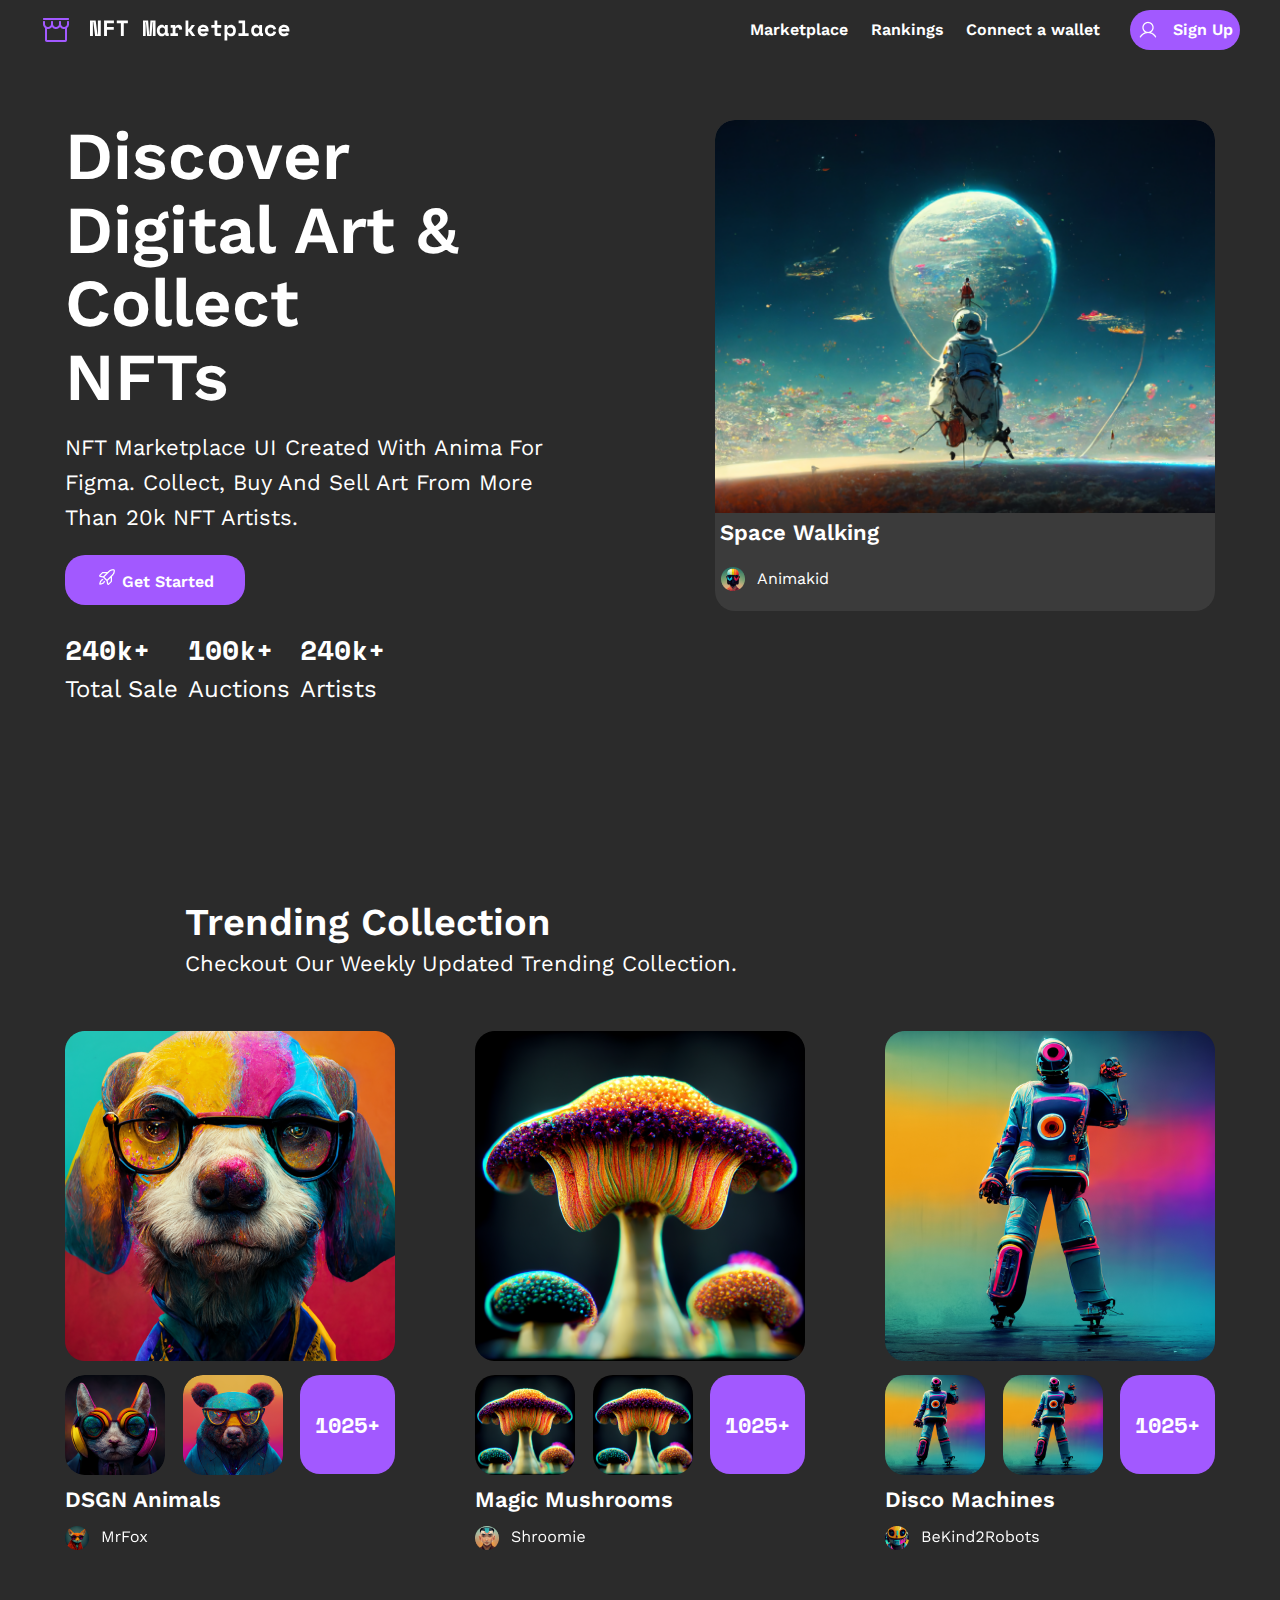
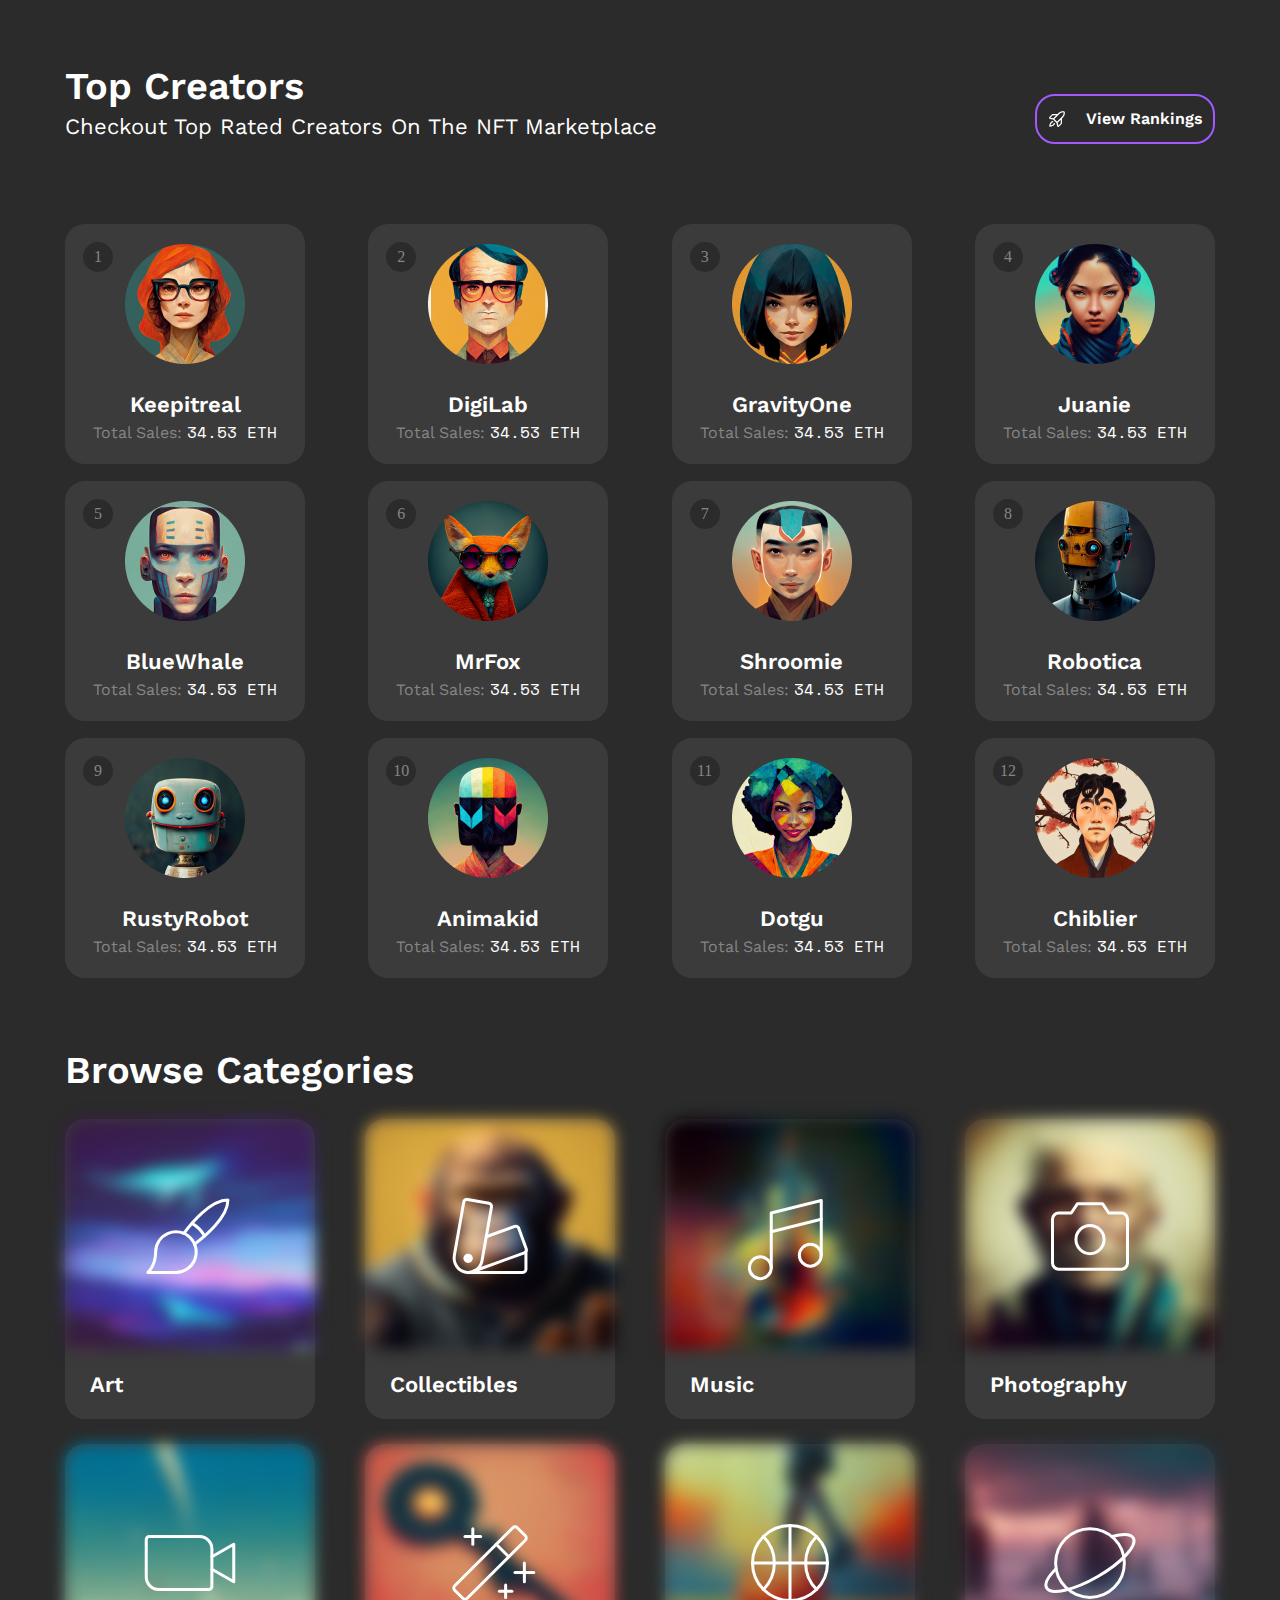
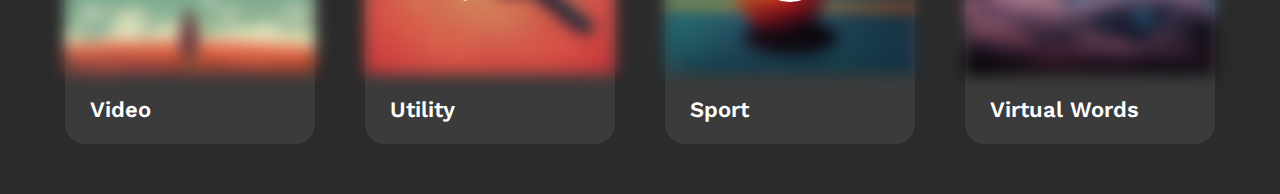
==== commit 7e8d1dca: "adaptive + new section 4" ====
--- a/index.html
+++ b/index.html
@@ -62,6 +62,8 @@
                         <h1 class="header__info-block-left-title">Discover digital art & Collect NFTs</h1>
                         <p class="header__info-block-left-descr">NFT marketplace UI created with Anima for Figma. Collect, buy and sell art from more than 20k NFT artists.</p>
                         
+
+                        <!-- МОДАЛОЧКА ШО НА ТЕЛЕФОНІ НЕ РОБИТЬ------------------------------------- -->
                         <input type="checkbox" id="target" class="fullskrin__button-input">
                         <label for="target" class="fullskrin__button-label">
                             <button class="fullskrin__button-label-btn">
@@ -172,6 +174,7 @@
                 <p class="section-2__images-block-name">DSGN Animals</p>
                 <img src="./images/Artist Card.png" alt="" class="section-2__images-block-avatar">
             </div>
+
 <!-- BUTTON--------- -->
             <div class="button-767px">
                 <input type="checkbox" id="MorePhotos" class="button-767px__input">
@@ -236,7 +239,7 @@
                 <p class="section-3__top-txt-descr">Checkout Top Rated Creators on the NFT Marketplace</p>
             </div>
             <div class="section-3__top-btn">
-                <img src="./images/RocketLaunch.png" alt="">
+                <img src="./images/RocketLaunch.png" alt="" class="section-3__rocket-img">
                 View Rankings
             </div>
         </div>
@@ -421,5 +424,80 @@
             </div>
         </div>
     </div>
+
+
+    
+    <div class="section-4">
+        <h2 class="section-4__title">Browse Categories</h2>
+        <div class="section-4__box">
+                <div class="section-4__box-1-block">
+                    <div class="section-4__box-1-block-images">
+                        <img src="./images-4/first.png" alt="" class="section-4__block-background">
+                        <img src="./images-4/PaintBrush.svg" alt="" class="section-4__box-1-block-icon">
+                    </div>
+                    <h4 class="section-4__box-1-block-name">Art</h4>
+                </div>
+
+                <div class="section-4__box-1-block">
+                    <div class="section-4__box-1-block-images">
+                        <img src="./images-4/second.png" alt="" class="section-4__block-background">
+                        <img src="./images-4/Swatches.svg" alt="" class="section-4__box-1-block-icon">
+                    </div>
+                    <h4 class="section-4__box-1-block-name">Collectibles</h4>
+                </div>
+
+                <div class="section-4__box-1-block">
+                    <div class="section-4__box-1-block-images">
+                        <img src="./images-4/third.png" alt="" class="section-4__block-background">
+                        <img src="./images-4/MusicNotes.svg" alt="" class="section-4__box-1-block-icon">
+                    </div>
+                    <h4 class="section-4__box-1-block-name">Music</h4>
+                </div>
+
+                <div class="section-4__box-1-block">
+                    <div class="section-4__box-1-block-images">
+                        <img src="./images-4/fourth.png" alt="" class="section-4__block-background">
+                        <img src="./images-4/Camera.svg" alt="" class="section-4__box-1-block-icon">
+                    </div>
+                    <h4 class="section-4__box-1-block-name">Photography</h4>
+                </div>
+
+
+                <div class="section-4__box-1-block">
+                    <div class="section-4__box-1-block-images">
+                        <img src="./images-4/fifth.png" alt="" class="section-4__block-background">
+                        <img src="./images-4/VideoCamera.svg" alt="" class="section-4__box-1-block-icon">
+                    </div>
+                    <h4 class="section-4__box-1-block-name">Video</h4>
+                </div>
+
+                <div class="section-4__box-1-block">
+                    <div class="section-4__box-1-block-images">
+                        <img src="./images-4/sixth.png" alt="" class="section-4__block-background">
+                        <img src="/images-4/MagicWand.svg" alt="" class="section-4__box-1-block-icon">
+                    </div>
+                    <h4 class="section-4__box-1-block-name">Utility</h4>
+                </div>
+
+                <div class="section-4__box-1-block">
+                    <div class="section-4__box-1-block-images">
+                        <img src="./images-4/seventh.png" alt="" class="section-4__block-background">
+                        <img src="./images-4/Basketball.svg" alt="" class="section-4__box-1-block-icon">
+                    </div>
+                    <h4 class="section-4__box-1-block-name">Sport</h4>
+                </div>
+
+                <div class="section-4__box-1-block">
+                    <div class="section-4__box-1-block-images">
+                        <img src="./images-4/eighth.png" alt="" class="section-4__block-background">
+                        <img src="./images-4/Planet.svg" alt="" class="section-4__box-1-block-icon">
+                    </div>
+                    <h4 class="section-4__box-1-block-name">Virtual Words</h4>
+                </div>
+
+        </div>
+    </div>
+
+
 </body>
 </html>--- a/style.css
+++ b/style.css
@@ -508,6 +508,20 @@
   height: 300px;
 }
 
+.section-3__top-btn:hover .section-3__rocket-img {
+  transform: rotateY(-360deg);
+}
+
+.section-3__rocket-img {
+  transition: 0.3s;
+}
+
+.section-3__top-btn:hover {
+  border: 2px solid var(--Call-to-Action, #000);
+  height: 40px;
+  width: 160px;
+}
+
 .section-3 {
   max-width: 1150px;
   margin: 0 auto;
@@ -552,6 +566,8 @@
   font-style: normal;
   font-weight: 600;
   line-height: 140%; /* 22.4px */
+  cursor: pointer;
+  transition: 0.3s;
 }
 .section-3__blocks {
   padding-top: 63px;
@@ -582,6 +598,10 @@
   transform: scale(1.1);
   filter: drop-shadow(0px 0px 10px rgba(241, 15, 15, 0.8666666667));
 }
+.section-3__block-creator:hover .section-3__creator-number {
+  background-color: #f4ca23;
+  color: #000;
+}
 .section-3__creator-number {
   position: absolute;
   width: 30px;
@@ -627,6 +647,82 @@
   display: none;
 }
 
+.section-4 {
+  display: flex;
+  flex-direction: column;
+  justify-content: space-between;
+  align-items: start;
+  max-width: 1150px;
+  margin: 50px auto;
+}
+.section-4__title {
+  color: var(--White, #FFF);
+  font-family: Work Sans;
+  font-size: 38px;
+  font-style: normal;
+  font-weight: 600;
+  line-height: 120%; /* 45.6px */
+  text-transform: capitalize;
+}
+.section-4__box {
+  display: flex;
+  flex-direction: row;
+  justify-content: space-between;
+  flex-wrap: wrap;
+  margin: 0px auto;
+}
+.section-4__box-1-block {
+  width: 250px;
+  height: 300px;
+  display: flex;
+  flex-direction: column;
+  justify-content: space-between;
+  border-radius: 20px;
+  background: #3B3B3B;
+  cursor: pointer;
+  transition: 0.3s;
+  margin-top: 25px;
+}
+.section-4__box-1-block-images {
+  width: 250px;
+  height: 230px;
+  position: relative;
+}
+.section-4__block-background {
+  width: 250px;
+  height: 230px;
+  filter: blur(7.5px);
+  position: absolute;
+}
+.section-4__box-1-block-icon {
+  left: 30%;
+  top: 30%;
+  position: absolute;
+}
+.section-4__box-1-block-name {
+  color: var(--White, #FFF);
+  font-family: Work Sans;
+  font-size: 22px;
+  font-style: normal;
+  font-weight: 600;
+  line-height: 140%; /* 30.8px */
+  text-transform: capitalize;
+  padding-left: 25px;
+  padding-bottom: 18px;
+}
+
+.section-4__box-1-block:hover {
+  transform: scale(1.1);
+}
+
+.section-4__box-1-block:hover .section-4__block-background {
+  filter: blur(0px);
+}
+
+.section-4__box-1-block:hover .section-4__box-1-block-icon {
+  display: none;
+}
+
 /* Стилі для великих екранів (дисплей максимум 1199рх) */
 @media (max-width: 1199px) {
   .section-2 {
@@ -658,6 +754,23 @@
   .section-3 {
     padding-left: 13px;
     padding-right: 13px;
+  }
+  .section-4__title {
+    padding-left: 20px;
+  }
+  .section-4__box {
+    max-width: 930px;
+  }
+  .section-4__box-1-block-images {
+    width: 220px;
+  }
+  .section-4__box-1-block {
+    width: 220px;
+    height: 250px;
+  }
+  .section-4__block-background {
+    width: 220px;
+    height: 190px;
   }
 }
 /* Стилі для середніх екранів (дисплей максимум 991рх) */
@@ -801,6 +914,25 @@
     justify-content: space-around;
     align-items: start;
   }
+  .section-4__box {
+    max-width: 730px;
+  }
+  .section-4__box-1-block-images {
+    width: 180px;
+  }
+  .section-4__box-1-block {
+    width: 180px;
+    height: 220px;
+  }
+  .section-4__block-background {
+    width: 180px;
+    height: 170px;
+  }
+  .section-4__box-1-block-icon {
+    width: 90px;
+    left: 25%;
+    top: 20%;
+  }
 }
 /* Стилі для малих екранів (дисплей максимум 767рх) */
 @media (max-width: 777px) {
@@ -852,6 +984,11 @@
     line-height: 140%; /* 22.4px */
     margin-top: 10px;
   }
+  .fullskrin__start {
+    max-width: 450px;
+    transform: translateY(-40px);
+    margin-left: -60px;
+  }
   .header__info-block-left-ratings {
     width: 260px;
   }
@@ -951,9 +1088,8 @@
     font-weight: 400;
     line-height: 140%; /* 22.4px */
   }
-  /* Стилі для дуже малих екранів (дисплей максимум 575рх) */
-}
-@media (max-width: 777px) and (max-width: 680px) {
+}
+@media (max-width: 680px) {
   .header__body-right-btn {
     height: 30px;
   }
@@ -990,7 +1126,8 @@
     display: none;
   }
 }
-@media (max-width: 777px) and (max-width: 577px) {
+/* Стилі для дуже малих екранів (дисплей максимум 575рх) */
+@media (max-width: 577px) {
   .header__mobile {
     display: block;
   }
@@ -1150,13 +1287,13 @@
     display: none;
   }
 }
-@media (max-width: 777px) and (max-width: 481px) {
+@media (max-width: 481px) {
   .images__anim {
     width: 150px;
     height: 150px;
   }
 }
-@media (max-width: 777px) and (max-width: 385px) {
+@media (max-width: 385px) {
   .header__body-left {
     width: 200px;
   }
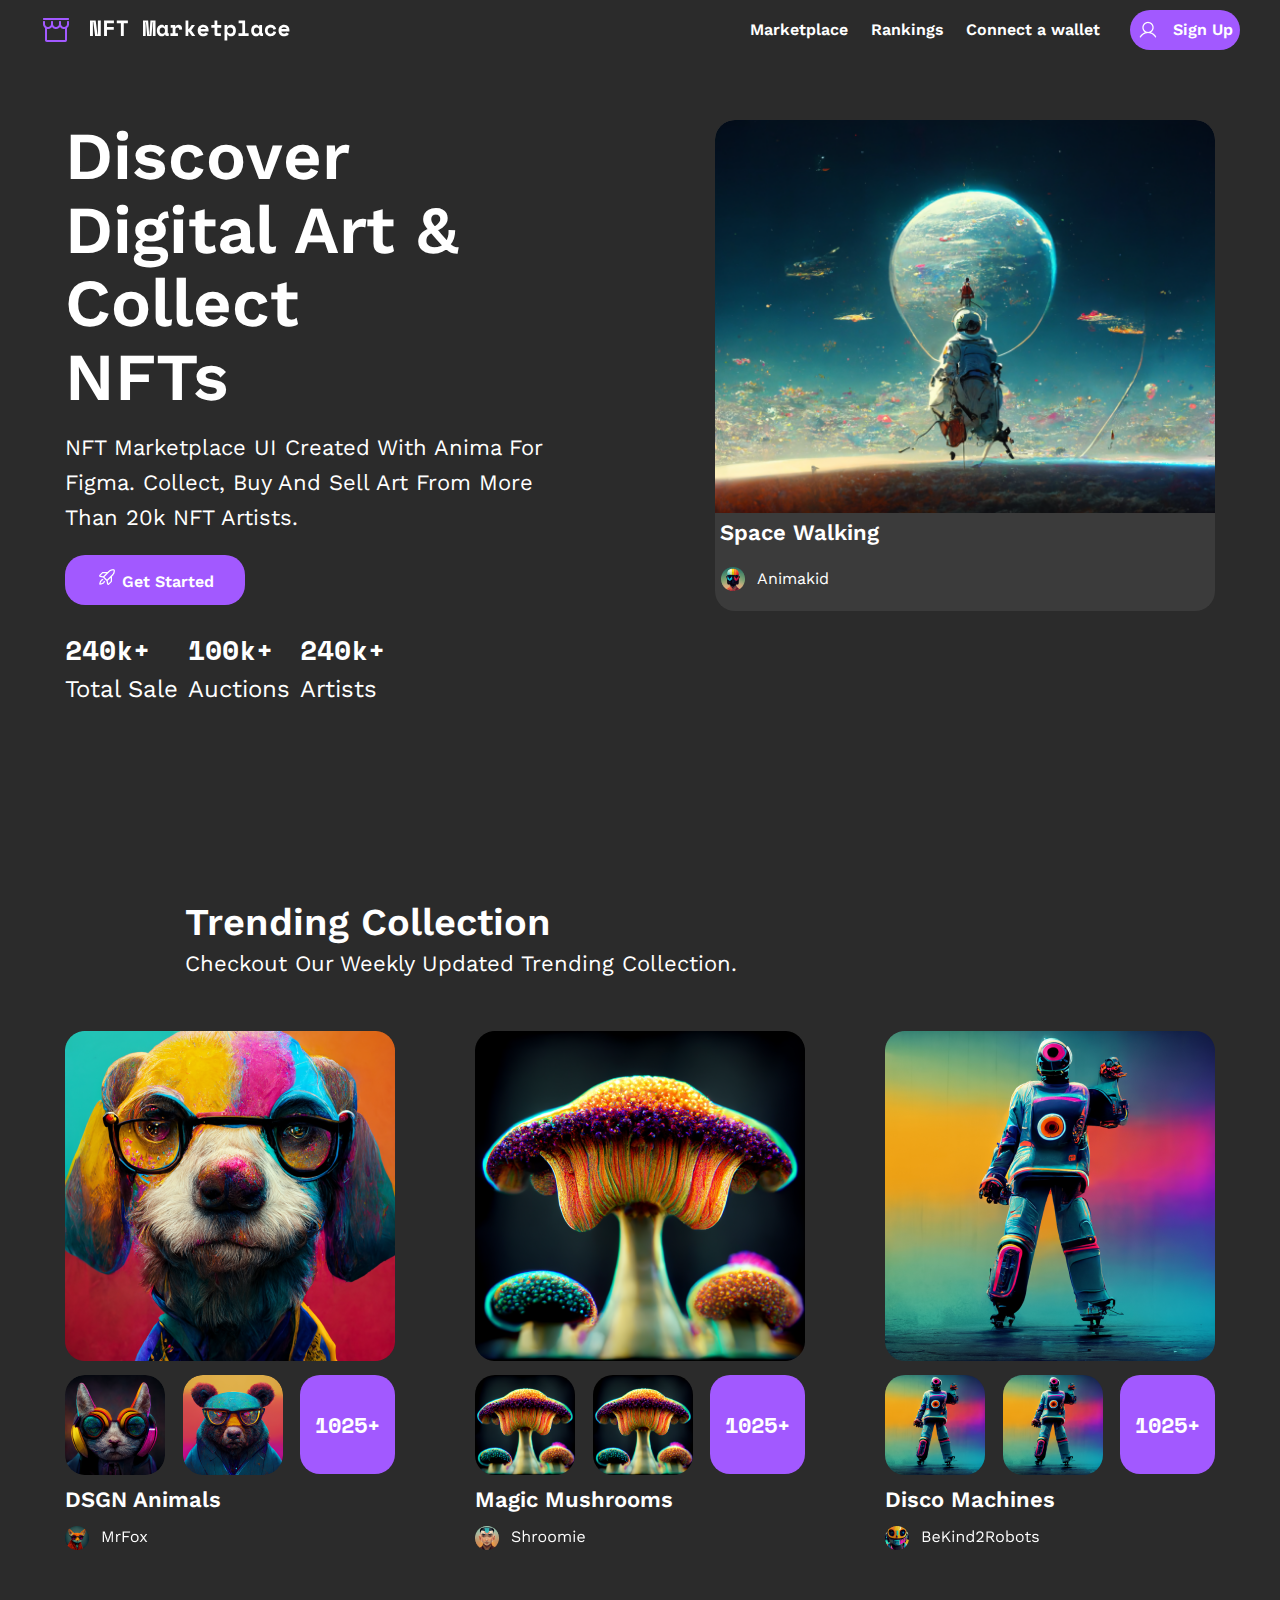
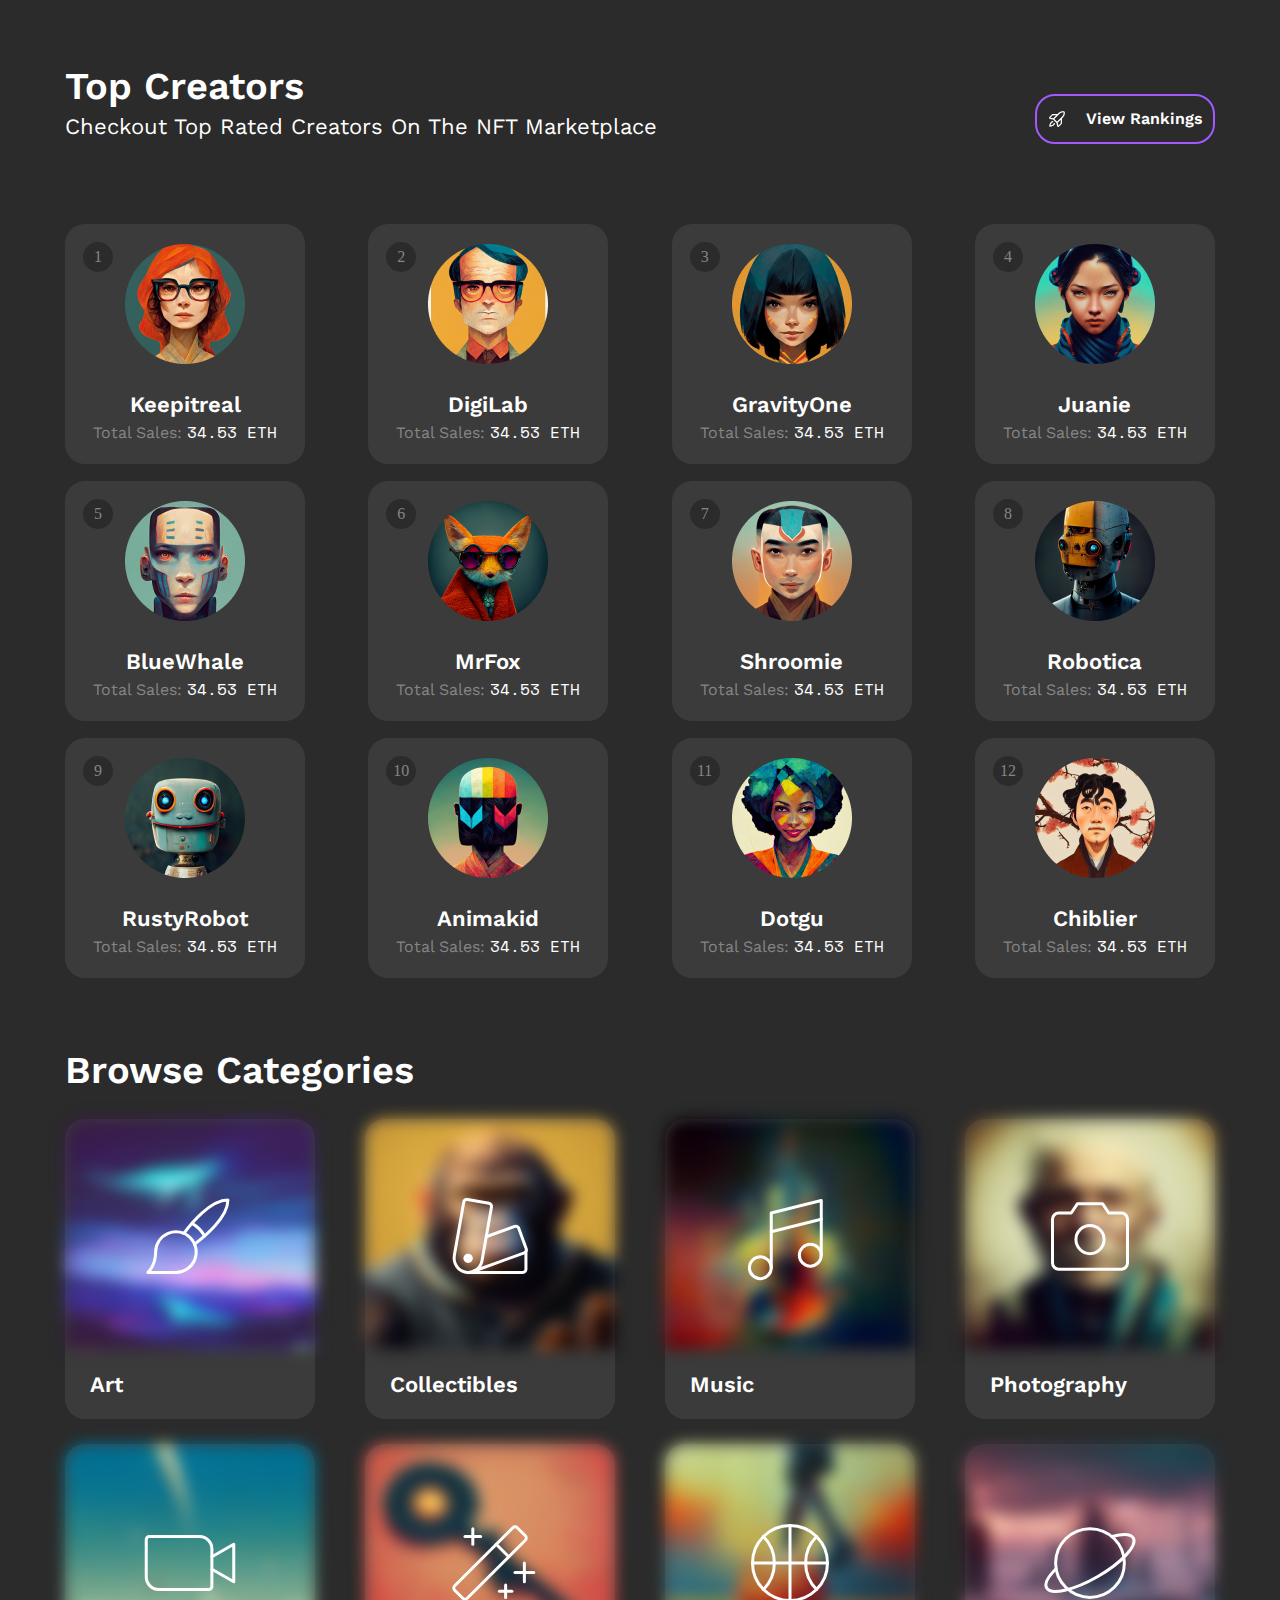
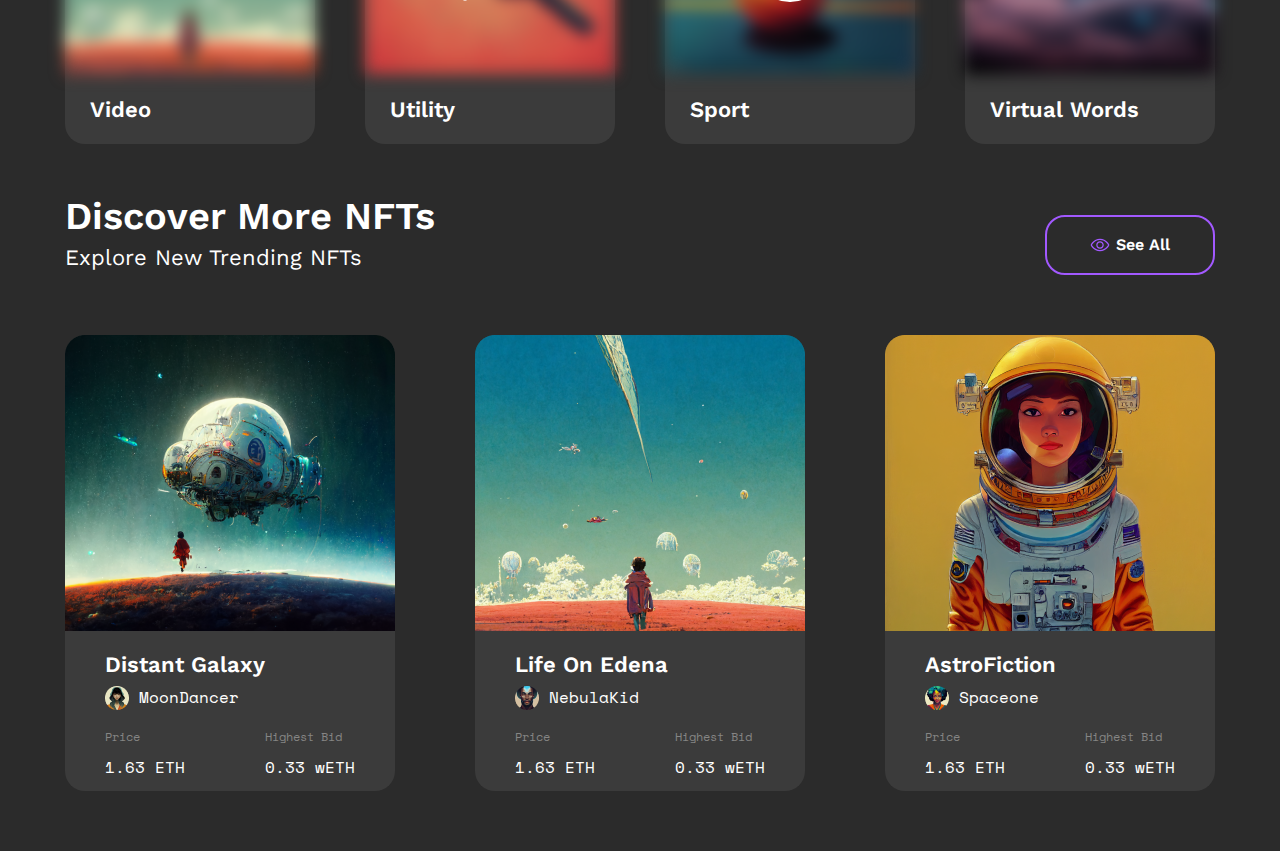
==== commit 7621d596: "section 5 + adaptive" ====
--- a/index.html
+++ b/index.html
@@ -129,10 +129,28 @@
                         </div>
                     </div>
 
-                    <button class="header__info-block-left-btn">
-                        <img src="./images/RocketLaunch.png" alt="" class="header__info-block-left-btn-icon">
-                        Get Started
-                    </button>
+                    <input type="checkbox" id="target-mob" class="fullskrin__button-input">
+                    <label for="target-mob" class="fullskrin__button-label">
+                        <button class="fullskrin__button-label-btn">
+                            <img src="./images/RocketLaunch.png" alt="" class="header__info-block-left-btn-icon">
+                            Get Started
+                        </button>
+                    </label>
+
+                    <div class="fullskrin__start">
+                        <h2 class="fullskrin__start__logo">NFT Marketplace</h2>
+                        <h2 class="fullskrin__start__title">For Gettin Started you have to Sign Up</h2>
+                        <input type="text" class="fullskrin__start__input" placeholder="Username or E-mail">
+                        <input type="text" class="fullskrin__start__input" placeholder="Password">
+                        <div class="fullskrin__start__btn">
+                            Sign Up
+                        </div>
+                        <p class="fullskrin__start__undertxt">
+                            Already have an account? <a href="" class="fullskrin__start__login">Log In</a>
+                        </p>
+                    </div>
+
+
                     <div class="header__info-block-left-ratings">
         
                         <div class="header__info-block-left-rating-item">
@@ -171,8 +189,8 @@
                         </div>
                     </a>
                 </div>
-                <p class="section-2__images-block-name">DSGN Animals</p>
-                <img src="./images/Artist Card.png" alt="" class="section-2__images-block-avatar">
+                    <p class="section-2__images-block-name">DSGN Animals</p>
+                    <img src="./images/Artist Card.png" alt="" class="section-2__images-block-avatar">
             </div>
 
 <!-- BUTTON--------- -->
@@ -498,6 +516,94 @@
         </div>
     </div>
 
+    <div class="section-5">
+        <div class="section-5__top">
+            <div class="section-5__top-txt">
+                <h2 class="section-5__top-txt-title">Discover More NFTs</h2>
+                <p class="section-5__top-txt-descr">Explore new trending NFTs</p>
+            </div>
+            <div class="section-5__top-btn">
+                <svg xmlns="http://www.w3.org/2000/svg" width="20" height="20" viewBox="0 0 20 20" fill="none" class="section-5__eye-image">
+                    <path fill-rule="evenodd" clip-rule="evenodd" d="M2.83931 6.74556C4.3292 5.25567 6.66714 3.75 10 3.75C13.3329 3.75 15.6708 5.25567 17.1607 6.74556C17.9038 7.4887 18.4397 8.23076 18.7906 8.78809C18.9664 9.06724 19.0966 9.30146 19.184 9.4683C19.2277 9.55176 19.2608 9.61849 19.2835 9.66569C19.2949 9.6893 19.3037 9.70804 19.3099 9.72157L19.3174 9.7379L19.3197 9.74306L19.3206 9.74487L19.3209 9.74558C19.321 9.74588 19.3211 9.74616 18.75 10C19.3211 10.2538 19.321 10.2541 19.3209 10.2544L19.3206 10.2551L19.3197 10.2569L19.3174 10.2621L19.3099 10.2784C19.3037 10.292 19.2949 10.3107 19.2835 10.3343C19.2608 10.3815 19.2277 10.4482 19.184 10.5317C19.0966 10.6985 18.9664 10.9328 18.7906 11.2119C18.4397 11.7692 17.9038 12.5113 17.1607 13.2544C15.6708 14.7443 13.3329 16.25 10 16.25C6.66714 16.25 4.3292 14.7443 2.83931 13.2544C2.09617 12.5113 1.5603 11.7692 1.20939 11.2119C1.03362 10.9328 0.903373 10.6985 0.815984 10.5317C0.772267 10.4482 0.739205 10.3815 0.716476 10.3343C0.705109 10.3107 0.696319 10.292 0.690066 10.2784L0.682582 10.2621L0.680256 10.2569L0.679445 10.2551L0.679127 10.2544C0.678993 10.2541 0.678868 10.2538 1.25 10C0.678868 9.74616 0.678993 9.74588 0.679127 9.74558L0.679445 9.74487L0.680256 9.74306L0.682582 9.7379L0.690066 9.72157C0.696319 9.70804 0.705109 9.6893 0.716476 9.66569C0.739205 9.61849 0.772267 9.55176 0.815984 9.4683C0.903373 9.30146 1.03362 9.06724 1.20939 8.78809C1.5603 8.23076 2.09617 7.4887 2.83931 6.74556ZM1.25 10L0.678868 9.74616C0.607044 9.90777 0.607044 10.0922 0.678868 10.2538L1.25 10ZM1.94882 10C2.02235 10.1377 2.12794 10.3248 2.26718 10.5459C2.58033 11.0433 3.06008 11.7074 3.72319 12.3706C5.0458 13.6932 7.08286 15 10 15C12.9171 15 14.9542 13.6932 16.2768 12.3706C16.9399 11.7074 17.4197 11.0433 17.7328 10.5459C17.8721 10.3248 17.9777 10.1377 18.0512 10C17.9777 9.86227 17.8721 9.67524 17.7328 9.4541C17.4197 8.95674 16.9399 8.29255 16.2768 7.62944C14.9542 6.30683 12.9171 5 10 5C7.08286 5 5.0458 6.30683 3.72319 7.62944C3.06008 8.29255 2.58033 8.95674 2.26718 9.4541C2.12794 9.67524 2.02235 9.86227 1.94882 10ZM18.75 10L19.3211 10.2538C19.393 10.0922 19.393 9.90777 19.3211 9.74616L18.75 10Z" fill="#A259FF"/>
+                    <path fill-rule="evenodd" clip-rule="evenodd" d="M10 7.5C8.61929 7.5 7.5 8.61929 7.5 10C7.5 11.3807 8.61929 12.5 10 12.5C11.3807 12.5 12.5 11.3807 12.5 10C12.5 8.61929 11.3807 7.5 10 7.5ZM6.25 10C6.25 7.92893 7.92893 6.25 10 6.25C12.0711 6.25 13.75 7.92893 13.75 10C13.75 12.0711 12.0711 13.75 10 13.75C7.92893 13.75 6.25 12.0711 6.25 10Z" fill="#A259FF"/>
+                </svg>
+                See All
+            </div>
+        </div>
+
+        <div class="section-5__box">
+
+            <div class="section-5__box-block">
+                <img src="./section 5/Image Placeholder (1).png" alt="" class="section-5__box-block-img">
+                <div class="section-5__box-block-info">
+
+                        <h4 class="section-5__box-info-title">Distant Galaxy</h4> 
+                        <div class="section-5__box-info-creator">
+                            <img src="./section 5/Avatar (12).png" alt="" class="section-5__box-info-names-avatar">
+                            <p class="section-5__box-info-creator-nick">MoonDancer</p>
+                        </div>
+
+                    <div class="section-5__box-info-datas">
+                        <div class="section-5__box-info-datas-prise">
+                            <p class="section-5__box-info-datas-prise-title">Price</p>
+                            <p class="section-5__box-info-datas-prise-descr">1.63 ETH</p>
+                        </div>
+                        <div class="section-5__box-info-datas-bid">
+                            <p class="section-5__box-info-datas-prise-title">Highest Bid</p>
+                            <p class="section-5__box-info-datas-prise-descr">0.33 wETH</p>
+                        </div>
+                    </div>
+                </div>
+            </div>
+
+            <div class="section-5__box-block">
+                <img src="./section 5/Image Placeholder (2).png" alt="" class="section-5__box-block-img">
+                <div class="section-5__box-block-info">
+
+                        <h4 class="section-5__box-info-title">Life On Edena</h4> 
+                        <div class="section-5__box-info-creator">
+                            <img src="./section 5/Avatar (13).png" alt="" class="section-5__box-info-names-avatar">
+                            <p class="section-5__box-info-creator-nick">NebulaKid</p>
+                        </div>
+
+                    <div class="section-5__box-info-datas">
+                        <div class="section-5__box-info-datas-prise">
+                            <p class="section-5__box-info-datas-prise-title">Price</p>
+                            <p class="section-5__box-info-datas-prise-descr">1.63 ETH</p>
+                        </div>
+                        <div class="section-5__box-info-datas-bid">
+                            <p class="section-5__box-info-datas-prise-title">Highest Bid</p>
+                            <p class="section-5__box-info-datas-prise-descr">0.33 wETH</p>
+                        </div>
+                    </div>
+                </div>
+            </div>
+
+            <div class="section-5__box-block">
+                <img src="./section 5/Image Placeholder (3).png" alt="" class="section-5__box-block-img">
+                <div class="section-5__box-block-info">
+
+                        <h4 class="section-5__box-info-title">AstroFiction</h4> 
+                        <div class="section-5__box-info-creator">
+                            <img src="./section 5/Avatar (14).png" alt="" class="section-5__box-info-names-avatar">
+                            <p class="section-5__box-info-creator-nick">Spaceone</p>
+                        </div>
+
+                    <div class="section-5__box-info-datas">
+                        <div class="section-5__box-info-datas-prise">
+                            <p class="section-5__box-info-datas-prise-title">Price</p>
+                            <p class="section-5__box-info-datas-prise-descr">1.63 ETH</p>
+                        </div>
+                        <div class="section-5__box-info-datas-bid">
+                            <p class="section-5__box-info-datas-prise-title">Highest Bid</p>
+                            <p class="section-5__box-info-datas-prise-descr">0.33 wETH</p>
+                        </div>
+                    </div>
+                </div>
+            </div>
+
+        </div>
+    </div>
 
 </body>
 </html>--- a/style.css
+++ b/style.css
@@ -265,14 +265,14 @@
   display: flex;
   flex-direction: column;
   justify-content: space-around;
-  width: 500px;
+  max-width: 500px;
   height: 600px;
   margin: 0 auto;
   z-index: 1;
   background: linear-gradient(#bc13f4, #ffffff);
   border-radius: 20px;
   padding: 60px 30px;
-  left: 25%;
+  margin: 0 auto;
   display: none;
   position: absolute;
 }
@@ -334,6 +334,7 @@
   flex-direction: column;
   justify-content: space-around;
   animation: form 0.7s cubic-bezier(0.175, 0.885, 0.32, 1.275);
+  left: 25%;
 }
 
 .fullskrin__button-input[type=checkbox]:checked ~ .header__info-block-left-ratings {
@@ -723,6 +724,118 @@
   display: none;
 }
 
+/* SECTION 5--------------------------- */
+.section-5 {
+  margin: 0 auto;
+  max-width: 1150px;
+  /* --------------------------BOX--------------------------- */
+}
+.section-5__top {
+  display: flex;
+  flex-direction: row;
+  justify-content: space-between;
+  align-items: end;
+}
+.section-5__top-txt-title {
+  color: var(--White, #FFF);
+  font-family: Work Sans;
+  font-size: 38px;
+  font-style: normal;
+  font-weight: 600;
+  line-height: 120%; /* 45.6px */
+  text-transform: capitalize;
+}
+.section-5__top-txt-descr {
+  color: var(--White, #FFF);
+  font-family: Work Sans;
+  font-size: 22px;
+  font-style: normal;
+  font-weight: 400;
+  line-height: 160%; /* 35.2px */
+  text-transform: capitalize;
+}
+.section-5__top-btn {
+  display: flex;
+  height: 60px;
+  width: 170px;
+  padding: 0px 40px;
+  justify-content: space-around;
+  align-items: center;
+  border-radius: 20px;
+  border: 2px solid var(--Call-to-Action, #A259FF);
+  color: #FFF;
+  text-align: center;
+  font-family: Work Sans;
+  font-size: 16px;
+  font-style: normal;
+  font-weight: 600;
+  line-height: 140%; /* 22.4px */
+}
+.section-5__box {
+  display: flex;
+  flex-direction: row;
+  justify-content: space-between;
+  align-items: center;
+  padding: 60px 0;
+}
+.section-5__box-block {
+  width: 330px;
+  border-radius: 20px;
+  background: #3B3B3B;
+}
+.section-5__box-info-creator {
+  padding-top: 5px;
+  padding-left: 40px;
+  display: flex;
+  flex-direction: row;
+  align-items: center;
+}
+.section-5__box-info-title {
+  padding-top: 15px;
+  padding-left: 40px;
+  color: var(--White, #FFF);
+  font-family: Work Sans;
+  font-size: 22px;
+  font-style: normal;
+  font-weight: 600;
+  line-height: 140%; /* 30.8px */
+  text-transform: capitalize;
+}
+.section-5__box-info-creator-nick {
+  padding-left: 10px;
+  color: var(--White, #FFF);
+  font-family: Space Mono;
+  font-size: 16px;
+  font-style: normal;
+  font-weight: 400;
+  line-height: 140%; /* 22.4px */
+}
+.section-5__box-info-datas {
+  padding-top: 20px;
+  display: flex;
+  flex-direction: row;
+  justify-content: space-around;
+  align-items: center;
+}
+.section-5__box-info-datas-prise-title {
+  color: #858584;
+  font-family: Space Mono;
+  font-size: 12px;
+  font-style: normal;
+  font-weight: 400;
+  line-height: 110%; /* 13.2px */
+}
+.section-5__box-info-datas-prise-descr {
+  padding: 13px 0;
+  color: var(--White, #FFF);
+  text-align: right;
+  font-family: Space Mono;
+  font-size: 16px;
+  font-style: normal;
+  font-weight: 400;
+  line-height: 140%; /* 22.4px */
+}
+
 /* Стилі для великих екранів (дисплей максимум 1199рх) */
 @media (max-width: 1199px) {
   .section-2 {
@@ -771,6 +884,15 @@
   .section-4__block-background {
     width: 220px;
     height: 190px;
+  }
+  .section-5 {
+    padding: 0 20px;
+  }
+  .section-5__box-block {
+    width: 315px;
+  }
+  .section-5__box-block-img {
+    width: 315px;
   }
 }
 /* Стилі для середніх екранів (дисплей максимум 991рх) */
@@ -933,6 +1055,23 @@
     left: 25%;
     top: 20%;
   }
+  .section-5__box-block {
+    width: 300px;
+  }
+  .section-5__box-block-img {
+    width: 300px;
+  }
+}
+@media (max-width: 955px) {
+  .section-5__box-block:nth-child(3) {
+    display: none;
+  }
+  .section-5__box-block {
+    width: 315px;
+  }
+  .section-5__box-block-img {
+    width: 315px;
+  }
 }
 /* Стилі для малих екранів (дисплей максимум 767рх) */
 @media (max-width: 777px) {
@@ -1010,6 +1149,10 @@
     line-height: 160%; /* 38.384px */
     text-transform: capitalize;
   }
+  .fullskrin__button-input[type=checkbox]:checked ~ .fullskrin__start {
+    max-width: 400px;
+    left: 43%;
+  }
   .section-2__images {
     width: 350px;
     display: flex;
@@ -1124,6 +1267,50 @@
   }
   .images__anim:nth-child(3) {
     display: none;
+  }
+  .section-5__box-block {
+    width: 280px;
+  }
+  .section-5__box-block-img {
+    width: 280px;
+  }
+  .section-5__top-txt-title {
+    color: var(--White, #FFF);
+    font-family: Work Sans;
+    font-size: 28px;
+    font-style: normal;
+    font-weight: 600;
+    line-height: 140%; /* 39.2px */
+    text-transform: capitalize;
+  }
+  .section-5__top-txt-descr {
+    color: var(--White, #FFF);
+    font-family: Work Sans;
+    font-size: 16px;
+    font-style: normal;
+    font-weight: 400;
+    line-height: 140%; /* 22.4px */
+  }
+  .section-5__top-btn {
+    color: #FFF;
+    text-align: center;
+    font-family: Work Sans;
+    font-size: 16px;
+    font-style: normal;
+    font-weight: 600;
+    line-height: 140%; /* 22.4px */
+  }
+}
+@media (max-width: 621px) {
+  .section-5__box-block:nth-child(2) {
+    display: none;
+  }
+  .section-5__box-block {
+    margin: 0 auto;
+    width: 320px;
+  }
+  .section-5__box-block-img {
+    width: 320px;
   }
 }
 /* Стилі для дуже малих екранів (дисплей максимум 575рх) */
@@ -1266,6 +1453,49 @@
     font-weight: 400;
     line-height: 140%; /* 22.4px */
   }
+  .fullskrin__button-input[type=checkbox]:checked ~ .fullskrin__button-label {
+    transform: translateY(70px);
+  }
+  .fullskrin__button-input[type=checkbox]:checked ~ .fullskrin__start {
+    display: block;
+    display: flex;
+    flex-direction: column;
+    justify-content: space-around;
+    animation: form 0.7s cubic-bezier(0.175, 0.885, 0.32, 1.275);
+    width: 400px;
+    left: 17%;
+  }
+  .fullskrin__button-input[type=checkbox]:checked ~ .header__info-block-left-ratings {
+    display: none;
+  }
+  .fullskrin__button-input {
+    display: none;
+  }
+  .fullskrin__button-label {
+    display: flex;
+    align-items: center;
+    justify-content: space-around;
+    width: 180px;
+    border-radius: 20px;
+    background: var(--Call-to-Action, #A259FF);
+    height: 50px;
+    margin-top: 20px;
+    cursor: pointer;
+  }
+  .fullskrin__button-label-btn {
+    color: #FFF;
+    text-align: center;
+    font-family: Work Sans;
+    font-size: 16px;
+    font-style: normal;
+    font-weight: 600;
+    line-height: 140%; /* 22.4px */
+    margin-top: 20px;
+    background-color: rgba(255, 255, 255, 0);
+    text-align: center;
+    margin-bottom: 20px;
+    cursor: pointer;
+  }
   .section-2__txt-title {
     color: var(--White, #FFF);
     font-family: Work Sans;
@@ -1287,11 +1517,47 @@
     display: none;
   }
 }
-@media (max-width: 481px) {
+@media (max-width: 490px) {
   .images__anim {
     width: 150px;
     height: 150px;
   }
+  .fullskrin__button-input[type=checkbox]:checked ~ .fullskrin__start {
+    width: 340px;
+    left: 23%;
+  }
+  .fullskrin__start__input {
+    margin-left: -23px;
+  }
+  .section-5__top-txt-title {
+    color: var(--White, #FFF);
+    font-family: Work Sans;
+    font-size: 23px;
+    font-style: normal;
+    font-weight: 600;
+    line-height: 140%; /* 39.2px */
+    text-transform: capitalize;
+  }
+  .section-5__top-txt-descr {
+    color: var(--White, #FFF);
+    font-family: Work Sans;
+    font-size: 16px;
+    font-style: normal;
+    font-weight: 400;
+    line-height: 140%; /* 22.4px */
+  }
+  .section-5__top-btn {
+    padding: 0 30px;
+    height: 40px;
+    width: 150px;
+    color: #FFF;
+    text-align: center;
+    font-family: Work Sans;
+    font-size: 16px;
+    font-style: normal;
+    font-weight: 600;
+    line-height: 140%; /* 22.4px */
+  }
 }
 @media (max-width: 385px) {
   .header__body-left {
@@ -1309,6 +1575,18 @@
   .header__info-block-left-ratings {
     margin-top: 15px;
     width: 300px;
+  }
+  .fullskrin__button-input[type=checkbox]:checked ~ .fullskrin__start {
+    width: 320px;
+    left: 20%;
+  }
+  .fullskrin__start__input {
+    margin-left: -23px;
+    width: 250px;
+    margin: 0 auto;
+  }
+  .fullskrin__start__btn {
+    padding: 10px 20px;
   }
   .section-2__txt {
     margin: 0 auto;
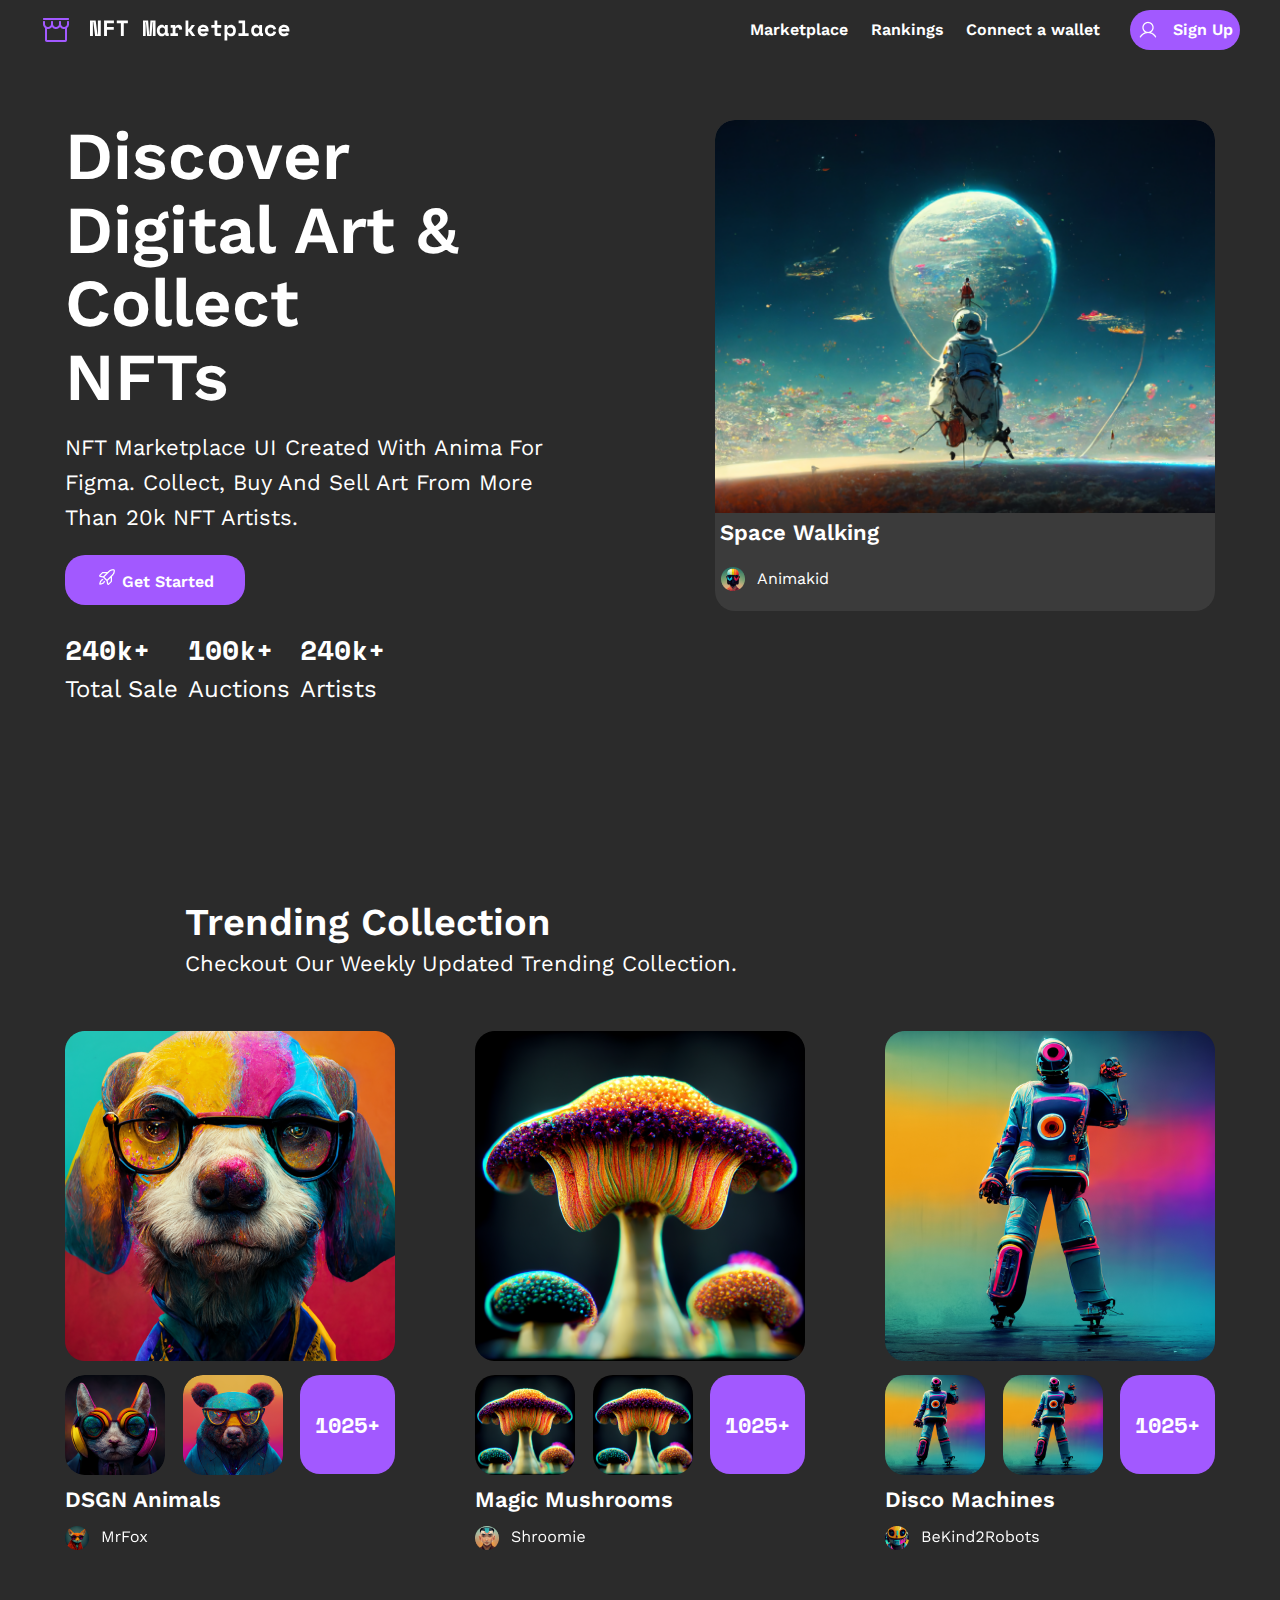
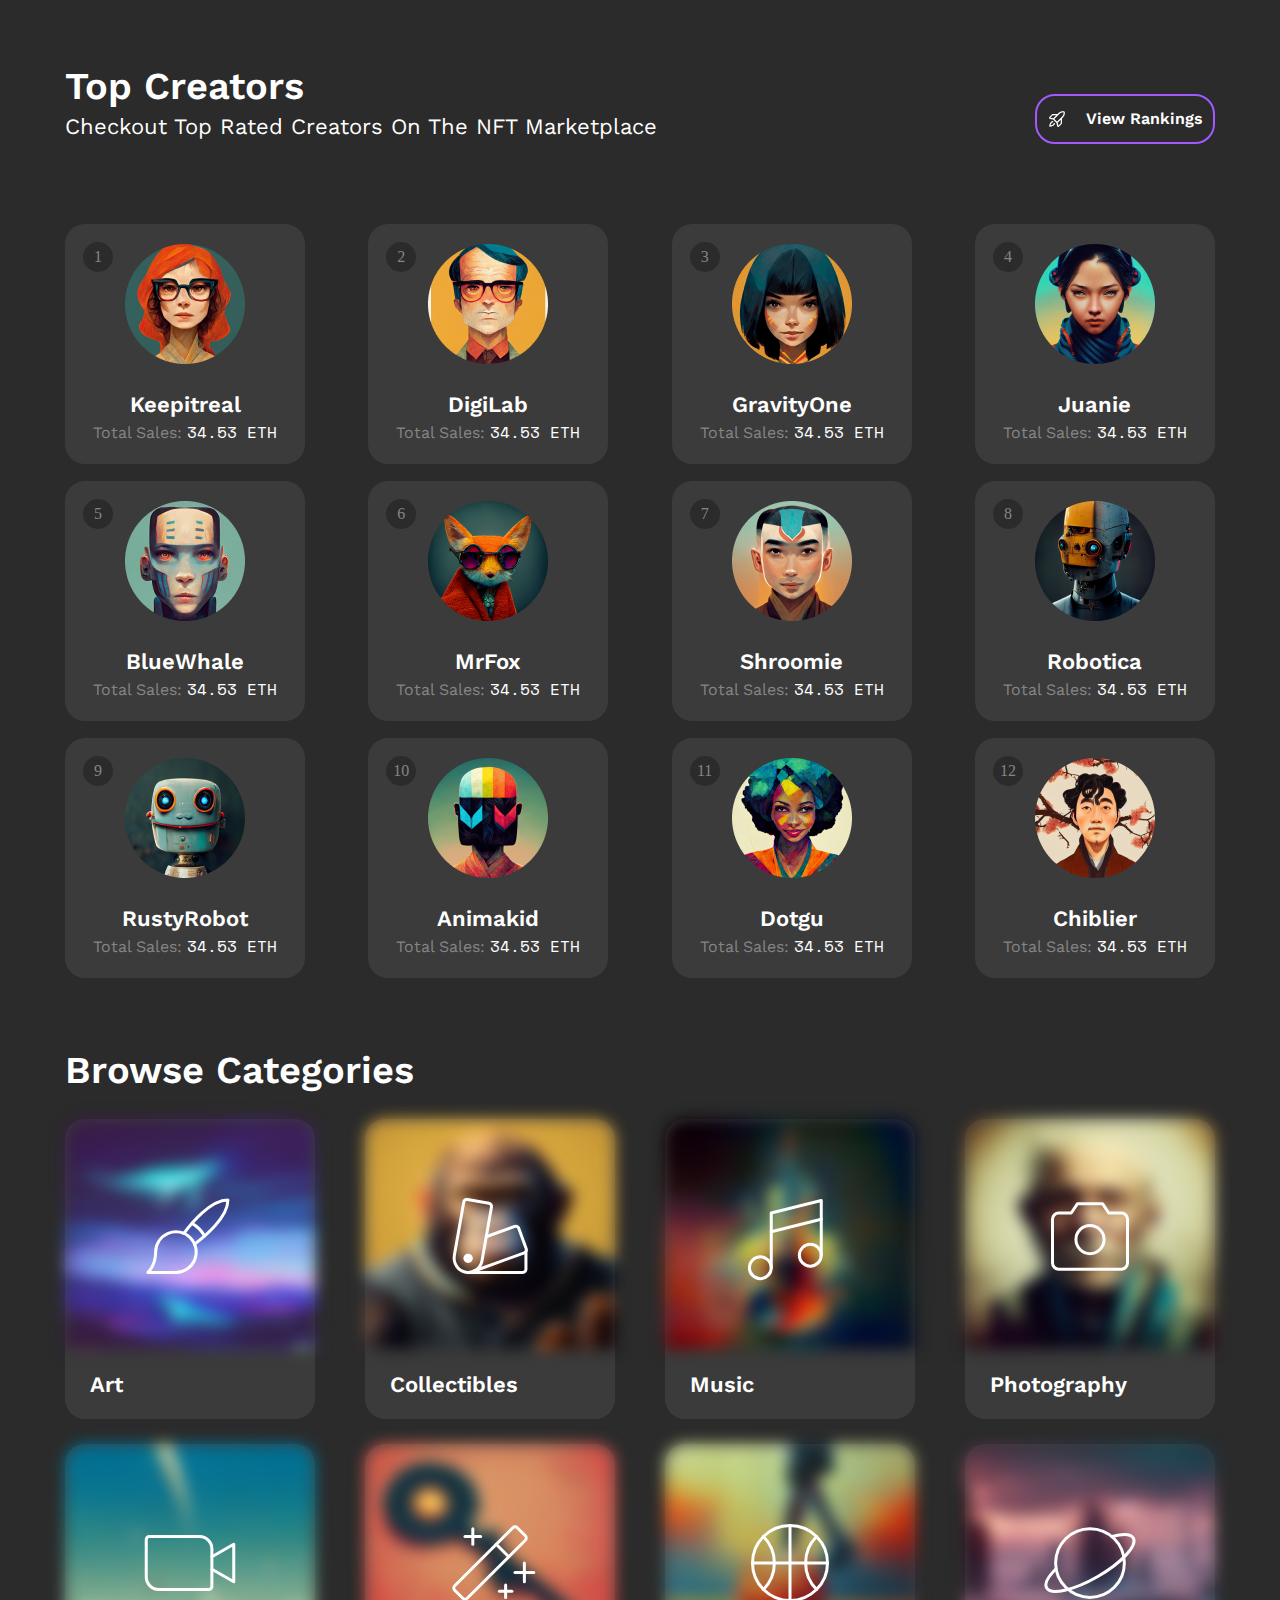
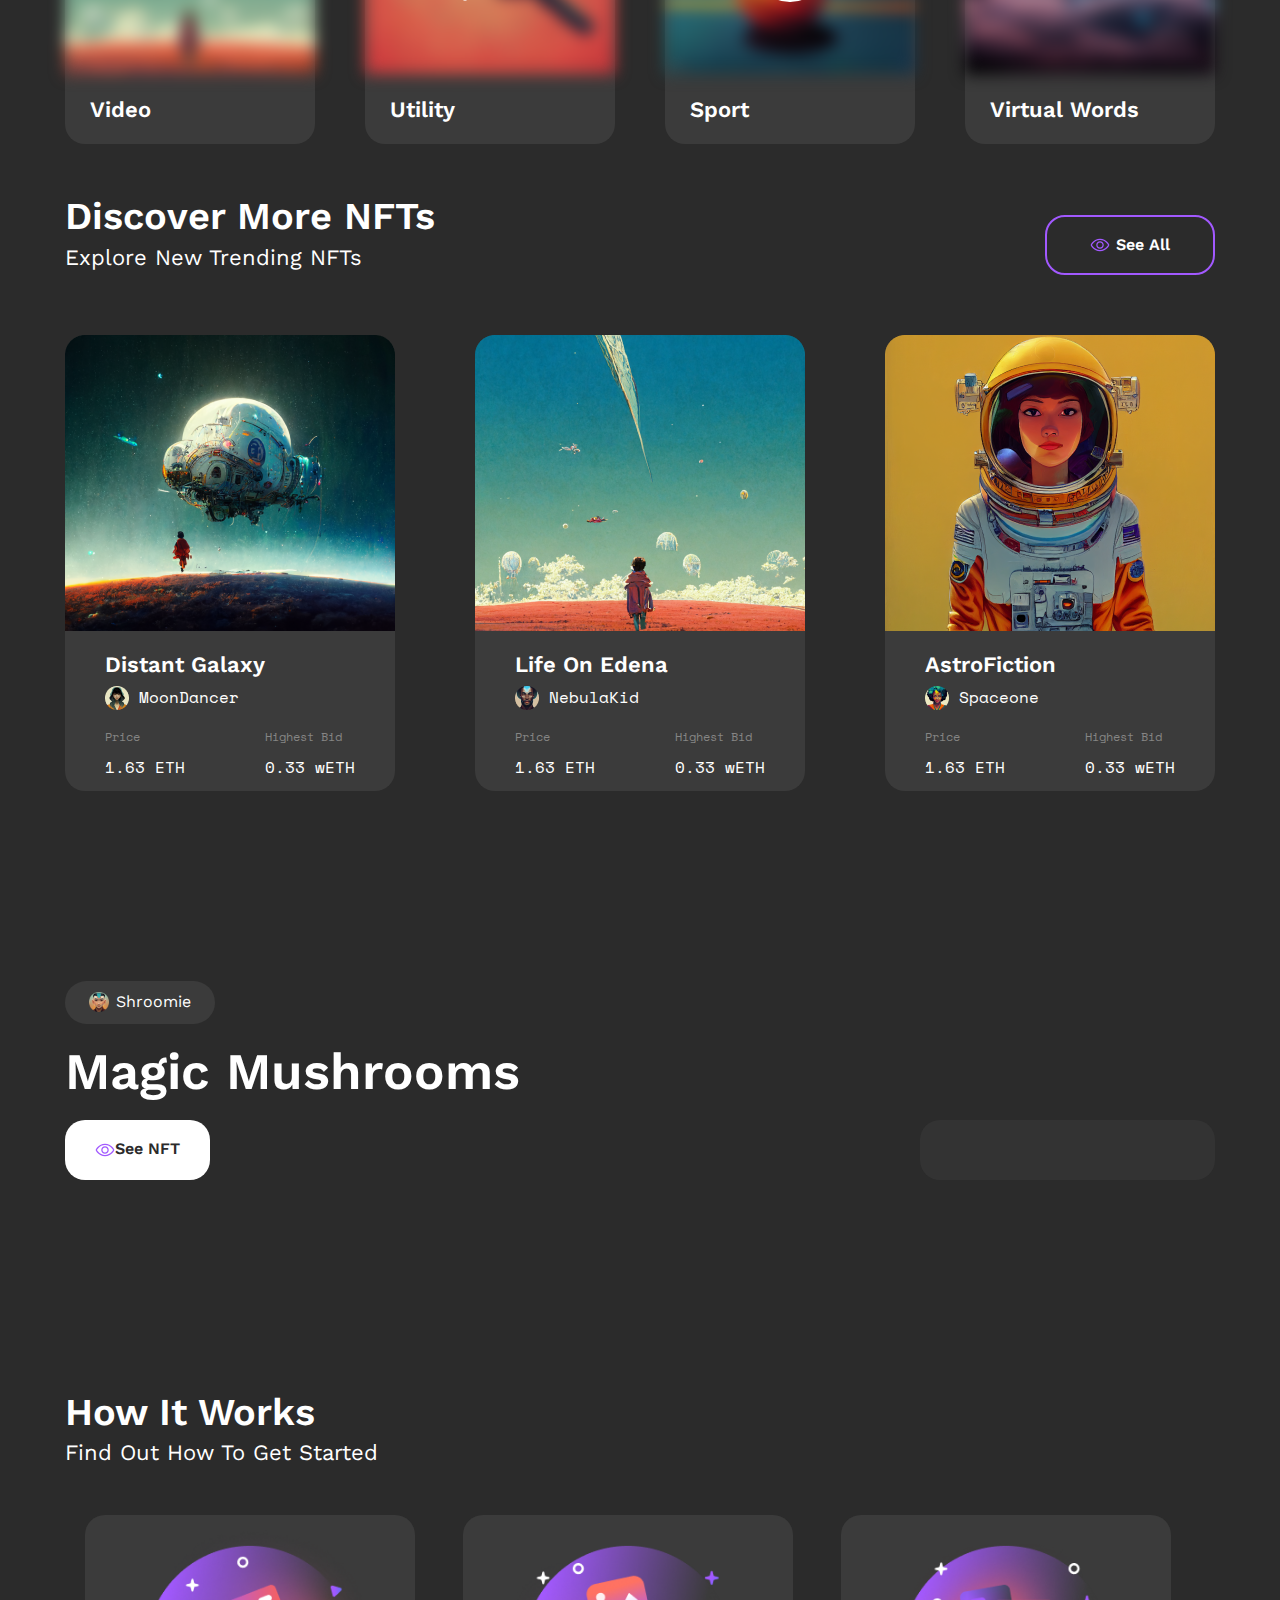
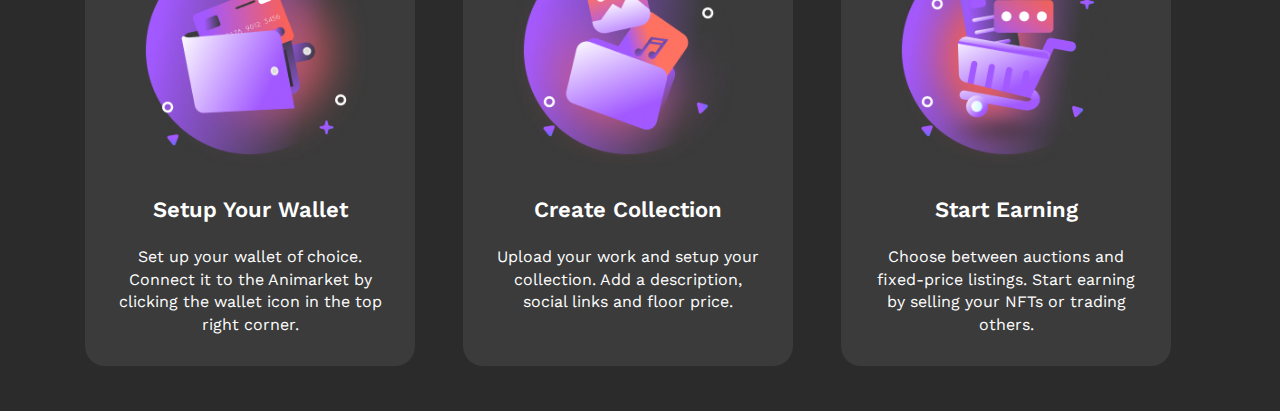
==== commit ec234680: "section 6,7 + adaptive" ====
--- a/index.html
+++ b/index.html
@@ -10,6 +10,7 @@
     <link rel="stylesheet" href="./style.scss">
     <link rel="stylesheet" href="./style.css">
 </head>
+
 <body>
     
     <header class="header">
@@ -171,6 +172,7 @@
                 </div>        
     </header>
 
+
     <div class="section-2">
         <div class="section-2__txt">
             <h2 class="section-2__txt-title">Trending Collection</h2>
@@ -250,6 +252,7 @@
         </div>
     </div>
 
+
     <div class="section-3">
         <div class="section-3__top">
             <div class="section-3__top-txt">
@@ -442,43 +445,43 @@
             </div>
         </div>
     </div>
-
-
-    
+    
+
     <div class="section-4">
         <h2 class="section-4__title">Browse Categories</h2>
         <div class="section-4__box">
-                <div class="section-4__box-1-block">
-                    <div class="section-4__box-1-block-images">
-                        <img src="./images-4/first.png" alt="" class="section-4__block-background">
-                        <img src="./images-4/PaintBrush.svg" alt="" class="section-4__box-1-block-icon">
-                    </div>
-                    <h4 class="section-4__box-1-block-name">Art</h4>
-                </div>
-
-                <div class="section-4__box-1-block">
-                    <div class="section-4__box-1-block-images">
-                        <img src="./images-4/second.png" alt="" class="section-4__block-background">
-                        <img src="./images-4/Swatches.svg" alt="" class="section-4__box-1-block-icon">
-                    </div>
-                    <h4 class="section-4__box-1-block-name">Collectibles</h4>
-                </div>
-
-                <div class="section-4__box-1-block">
-                    <div class="section-4__box-1-block-images">
-                        <img src="./images-4/third.png" alt="" class="section-4__block-background">
-                        <img src="./images-4/MusicNotes.svg" alt="" class="section-4__box-1-block-icon">
-                    </div>
-                    <h4 class="section-4__box-1-block-name">Music</h4>
-                </div>
-
-                <div class="section-4__box-1-block">
-                    <div class="section-4__box-1-block-images">
-                        <img src="./images-4/fourth.png" alt="" class="section-4__block-background">
-                        <img src="./images-4/Camera.svg" alt="" class="section-4__box-1-block-icon">
-                    </div>
-                    <h4 class="section-4__box-1-block-name">Photography</h4>
-                </div>
+
+                    <div class="section-4__box-1-block">
+                        <div class="section-4__box-1-block-images">
+                            <img src="./images-4/first.png" alt="" class="section-4__block-background">
+                            <img src="./images-4/PaintBrush.svg" alt="" class="section-4__box-1-block-icon">
+                        </div>
+                        <h4 class="section-4__box-1-block-name">Art</h4>
+                    </div>
+    
+                    <div class="section-4__box-1-block">
+                        <div class="section-4__box-1-block-images">
+                            <img src="./images-4/second.png" alt="" class="section-4__block-background">
+                            <img src="./images-4/Swatches.svg" alt="" class="section-4__box-1-block-icon">
+                        </div>
+                        <h4 class="section-4__box-1-block-name">Collectibles</h4>
+                    </div>
+    
+                    <div class="section-4__box-1-block">
+                        <div class="section-4__box-1-block-images">
+                            <img src="./images-4/third.png" alt="" class="section-4__block-background">
+                            <img src="./images-4/MusicNotes.svg" alt="" class="section-4__box-1-block-icon">
+                        </div>
+                        <h4 class="section-4__box-1-block-name">Music</h4>
+                    </div>
+    
+                    <div class="section-4__box-1-block">
+                        <div class="section-4__box-1-block-images">
+                            <img src="./images-4/fourth.png" alt="" class="section-4__block-background">
+                            <img src="./images-4/Camera.svg" alt="" class="section-4__box-1-block-icon">
+                        </div>
+                        <h4 class="section-4__box-1-block-name">Photography</h4>
+                    </div>
 
 
                 <div class="section-4__box-1-block">
@@ -515,6 +518,7 @@
 
         </div>
     </div>
+
 
     <div class="section-5">
         <div class="section-5__top">
@@ -605,5 +609,79 @@
         </div>
     </div>
 
+
+    <div class="section-6">
+
+        <div class="section-6__info">
+            <div class="section-6__left">
+                <div class="section-6__avatar">
+                    <img src="./images/Avatar (6).png" alt="" class="section-6__avatar-img">
+                    <p class="section-6__avatar-name">Shroomie</p>
+                </div>
+                <h2 class="section-6__title">Magic Mushrooms</h2>
+                <div class="section-6__btn">
+                    <svg xmlns="http://www.w3.org/2000/svg" width="20" height="20" viewBox="0 0 20 20" fill="none">
+                        <path fill-rule="evenodd" clip-rule="evenodd" d="M2.83931 6.74556C4.3292 5.25567 6.66714 3.75 10 3.75C13.3329 3.75 15.6708 5.25567 17.1607 6.74556C17.9038 7.4887 18.4397 8.23076 18.7906 8.78809C18.9664 9.06724 19.0966 9.30146 19.184 9.4683C19.2277 9.55176 19.2608 9.61849 19.2835 9.66569C19.2949 9.6893 19.3037 9.70804 19.3099 9.72157L19.3174 9.7379L19.3197 9.74306L19.3206 9.74487L19.3209 9.74558C19.321 9.74588 19.3211 9.74616 18.75 10C19.3211 10.2538 19.321 10.2541 19.3209 10.2544L19.3206 10.2551L19.3197 10.2569L19.3174 10.2621L19.3099 10.2784C19.3037 10.292 19.2949 10.3107 19.2835 10.3343C19.2608 10.3815 19.2277 10.4482 19.184 10.5317C19.0966 10.6985 18.9664 10.9328 18.7906 11.2119C18.4397 11.7692 17.9038 12.5113 17.1607 13.2544C15.6708 14.7443 13.3329 16.25 10 16.25C6.66714 16.25 4.3292 14.7443 2.83931 13.2544C2.09617 12.5113 1.5603 11.7692 1.20939 11.2119C1.03362 10.9328 0.903373 10.6985 0.815984 10.5317C0.772267 10.4482 0.739205 10.3815 0.716476 10.3343C0.705109 10.3107 0.696319 10.292 0.690066 10.2784L0.682582 10.2621L0.680256 10.2569L0.679445 10.2551L0.679127 10.2544C0.678993 10.2541 0.678868 10.2538 1.25 10C0.678868 9.74616 0.678993 9.74588 0.679127 9.74558L0.679445 9.74487L0.680256 9.74306L0.682582 9.7379L0.690066 9.72157C0.696319 9.70804 0.705109 9.6893 0.716476 9.66569C0.739205 9.61849 0.772267 9.55176 0.815984 9.4683C0.903373 9.30146 1.03362 9.06724 1.20939 8.78809C1.5603 8.23076 2.09617 7.4887 2.83931 6.74556ZM1.25 10L0.678868 9.74616C0.607044 9.90777 0.607044 10.0922 0.678868 10.2538L1.25 10ZM1.94882 10C2.02235 10.1377 2.12794 10.3248 2.26718 10.5459C2.58033 11.0433 3.06008 11.7074 3.72319 12.3706C5.0458 13.6932 7.08286 15 10 15C12.9171 15 14.9542 13.6932 16.2768 12.3706C16.9399 11.7074 17.4197 11.0433 17.7328 10.5459C17.8721 10.3248 17.9777 10.1377 18.0512 10C17.9777 9.86227 17.8721 9.67524 17.7328 9.4541C17.4197 8.95674 16.9399 8.29255 16.2768 7.62944C14.9542 6.30683 12.9171 5 10 5C7.08286 5 5.0458 6.30683 3.72319 7.62944C3.06008 8.29255 2.58033 8.95674 2.26718 9.4541C2.12794 9.67524 2.02235 9.86227 1.94882 10ZM18.75 10L19.3211 10.2538C19.393 10.0922 19.393 9.90777 19.3211 9.74616L18.75 10Z" fill="#A259FF"/>
+                        <path fill-rule="evenodd" clip-rule="evenodd" d="M10 7.5C8.61929 7.5 7.5 8.61929 7.5 10C7.5 11.3807 8.61929 12.5 10 12.5C11.3807 12.5 12.5 11.3807 12.5 10C12.5 8.61929 11.3807 7.5 10 7.5ZM6.25 10C6.25 7.92893 7.92893 6.25 10 6.25C12.0711 6.25 13.75 7.92893 13.75 10C13.75 12.0711 12.0711 13.75 10 13.75C7.92893 13.75 6.25 12.0711 6.25 10Z" fill="#A259FF"/>
+                    </svg>
+                    See NFT
+                </div>
+            </div>
+
+            <div class="section-6__right"></div>
+        </div>
+
+    </div>
+
+    <div class="section-6-mob">
+        <div class="section-6-mob__info">
+            <div class="section-6__left">
+                <div class="section-6__avatar">
+                    <img src="./images/Avatar (6).png" alt="" class="section-6__avatar-img">
+                    <p class="section-6__avatar-name">Shroomie</p>
+                </div>
+                <h2 class="section-6-mob__title">Magic Mushrooms</h2>
+                <div class="section-6__right"></div>
+                <div class="section-6-mob__btn">
+                    <svg xmlns="http://www.w3.org/2000/svg" width="20" height="20" viewBox="0 0 20 20" fill="none">
+                        <path fill-rule="evenodd" clip-rule="evenodd" d="M2.83931 6.74556C4.3292 5.25567 6.66714 3.75 10 3.75C13.3329 3.75 15.6708 5.25567 17.1607 6.74556C17.9038 7.4887 18.4397 8.23076 18.7906 8.78809C18.9664 9.06724 19.0966 9.30146 19.184 9.4683C19.2277 9.55176 19.2608 9.61849 19.2835 9.66569C19.2949 9.6893 19.3037 9.70804 19.3099 9.72157L19.3174 9.7379L19.3197 9.74306L19.3206 9.74487L19.3209 9.74558C19.321 9.74588 19.3211 9.74616 18.75 10C19.3211 10.2538 19.321 10.2541 19.3209 10.2544L19.3206 10.2551L19.3197 10.2569L19.3174 10.2621L19.3099 10.2784C19.3037 10.292 19.2949 10.3107 19.2835 10.3343C19.2608 10.3815 19.2277 10.4482 19.184 10.5317C19.0966 10.6985 18.9664 10.9328 18.7906 11.2119C18.4397 11.7692 17.9038 12.5113 17.1607 13.2544C15.6708 14.7443 13.3329 16.25 10 16.25C6.66714 16.25 4.3292 14.7443 2.83931 13.2544C2.09617 12.5113 1.5603 11.7692 1.20939 11.2119C1.03362 10.9328 0.903373 10.6985 0.815984 10.5317C0.772267 10.4482 0.739205 10.3815 0.716476 10.3343C0.705109 10.3107 0.696319 10.292 0.690066 10.2784L0.682582 10.2621L0.680256 10.2569L0.679445 10.2551L0.679127 10.2544C0.678993 10.2541 0.678868 10.2538 1.25 10C0.678868 9.74616 0.678993 9.74588 0.679127 9.74558L0.679445 9.74487L0.680256 9.74306L0.682582 9.7379L0.690066 9.72157C0.696319 9.70804 0.705109 9.6893 0.716476 9.66569C0.739205 9.61849 0.772267 9.55176 0.815984 9.4683C0.903373 9.30146 1.03362 9.06724 1.20939 8.78809C1.5603 8.23076 2.09617 7.4887 2.83931 6.74556ZM1.25 10L0.678868 9.74616C0.607044 9.90777 0.607044 10.0922 0.678868 10.2538L1.25 10ZM1.94882 10C2.02235 10.1377 2.12794 10.3248 2.26718 10.5459C2.58033 11.0433 3.06008 11.7074 3.72319 12.3706C5.0458 13.6932 7.08286 15 10 15C12.9171 15 14.9542 13.6932 16.2768 12.3706C16.9399 11.7074 17.4197 11.0433 17.7328 10.5459C17.8721 10.3248 17.9777 10.1377 18.0512 10C17.9777 9.86227 17.8721 9.67524 17.7328 9.4541C17.4197 8.95674 16.9399 8.29255 16.2768 7.62944C14.9542 6.30683 12.9171 5 10 5C7.08286 5 5.0458 6.30683 3.72319 7.62944C3.06008 8.29255 2.58033 8.95674 2.26718 9.4541C2.12794 9.67524 2.02235 9.86227 1.94882 10ZM18.75 10L19.3211 10.2538C19.393 10.0922 19.393 9.90777 19.3211 9.74616L18.75 10Z" fill="#A259FF"/>
+                        <path fill-rule="evenodd" clip-rule="evenodd" d="M10 7.5C8.61929 7.5 7.5 8.61929 7.5 10C7.5 11.3807 8.61929 12.5 10 12.5C11.3807 12.5 12.5 11.3807 12.5 10C12.5 8.61929 11.3807 7.5 10 7.5ZM6.25 10C6.25 7.92893 7.92893 6.25 10 6.25C12.0711 6.25 13.75 7.92893 13.75 10C13.75 12.0711 12.0711 13.75 10 13.75C7.92893 13.75 6.25 12.0711 6.25 10Z" fill="#A259FF"/>
+                    </svg>
+                    See NFT
+                </div>
+            </div>
+        </div>
+    </div>
+
+    <div class="section-7">
+
+        <div class="section-7__top">
+            <h2 class="section-7__title">How It Works</h2>
+            <p class="section-7__descr">Find out how to get started</p>
+        </div>
+
+        <div class="section-7__box">
+
+            <div class="section-7__card">
+                <img src="./section 7/Setup Wallet Icon.png" alt="" class="section-7__card-icon">
+                <h3 class="section-7__card-title">Setup Your wallet</h3>
+                <p class="section-7__card-descr">Set up your wallet of choice. Connect it to the Animarket by clicking the wallet icon in the top right corner.</p>
+            </div>
+
+            <div class="section-7__card">
+                <img src="./section 7/Create Collection Icon.png" alt="" class="section-7__card-icon">
+                <h3 class="section-7__card-title">Create Collection</h3>
+                <p class="section-7__card-descr">Upload your work and setup your collection. Add a description, social links and floor price.</p>
+            </div>
+
+            <div class="section-7__card">
+                <img src="./section 7/Start Earning Icon.png" alt="" class="section-7__card-icon">
+                <h3 class="section-7__card-title">Start Earning</h3>
+                <p class="section-7__card-descr">Choose between auctions and fixed-price listings. Start earning by selling your NFTs or trading others.</p>
+            </div>
+
+        </div>
+    </div>
+
 </body>
 </html>--- a/style.css
+++ b/style.css
@@ -836,6 +836,208 @@
   line-height: 140%; /* 22.4px */
 }
 
+.section-6 {
+  width: 100%;
+  background-image: url(./images/mushrooms-2798150_1920.jpg);
+  background-size: cover;
+  background-repeat: no-repeat;
+  background-attachment: fixed;
+  padding: 130px 0px;
+}
+.section-6__left {
+  display: flex;
+  flex-direction: column;
+  justify-content: space-between;
+  align-items: start;
+  max-width: 750px;
+}
+.section-6__avatar {
+  width: 150px;
+  border-radius: 50px;
+  background: #3B3B3B;
+  display: flex;
+  align-items: center;
+  padding: 10px 20px;
+  justify-content: space-around;
+}
+.section-6__avatar-name {
+  color: #FFF;
+  font-family: Work Sans;
+  font-size: 16px;
+  font-style: normal;
+  font-weight: 400;
+  line-height: 140%; /* 22.4px */
+}
+.section-6__avatar-img {
+  width: 20px;
+}
+.section-6__title {
+  margin: 20px 0;
+  color: #FFF;
+  font-family: Work Sans;
+  font-size: 51px;
+  font-style: normal;
+  font-weight: 600;
+  line-height: 110%; /* 56.1px */
+  text-transform: capitalize;
+}
+.section-6__btn {
+  border-radius: 20px;
+  background: var(--Text, #FFF);
+  display: flex;
+  height: 60px;
+  padding: 10px 30px;
+  justify-content: center;
+  align-items: center;
+  color: var(--Background, #2B2B2B);
+  text-align: center;
+  font-family: Work Sans;
+  font-size: 16px;
+  font-style: normal;
+  font-weight: 600;
+  line-height: 140%; /* 22.4px */
+}
+.section-6__right {
+  display: flex;
+  width: 295px;
+  padding: 30px;
+  flex-direction: column;
+  justify-content: flex-end;
+  align-items: flex-start;
+  border-radius: 20px;
+  background: rgba(59, 59, 59, 0.5);
+  -webkit-backdrop-filter: blur(5px);
+          backdrop-filter: blur(5px);
+}
+.section-6__info {
+  gap: 30px;
+  max-width: 1150px;
+  margin: 0 auto;
+  display: flex;
+  flex-direction: row;
+  justify-content: space-between;
+  align-items: end;
+}
+
+.section-6-mob {
+  width: 100%;
+  background-image: url(./images/mushrooms-2798150_1920.jpg);
+  background-size: cover;
+  background-repeat: no-repeat;
+  background-attachment: fixed;
+  padding: 100px 0px;
+  display: none;
+}
+.section-6-mob__info {
+  max-width: 340px;
+  margin: 0 auto;
+  display: flex;
+  flex-direction: column;
+  justify-content: space-between;
+  align-items: start;
+  align-content: center;
+}
+.section-6-mob__title {
+  margin: 20px 0px;
+  color: #FFF;
+  font-family: Work Sans;
+  font-size: 51px;
+  font-style: normal;
+  font-weight: 600;
+  line-height: 110%; /* 56.1px */
+  text-transform: capitalize;
+}
+.section-6-mob__btn {
+  border-radius: 20px;
+  background: var(--Text, #FFF);
+  display: flex;
+  height: 60px;
+  padding: 10px 30px;
+  justify-content: center;
+  align-items: center;
+  color: var(--Background, #2B2B2B);
+  text-align: center;
+  font-family: Work Sans;
+  font-size: 16px;
+  font-style: normal;
+  font-weight: 600;
+  line-height: 140%; /* 22.4px */
+  margin-top: 20px;
+}
+
+.section-7 {
+  display: flex;
+  flex-direction: column;
+  justify-content: space-between;
+  align-items: start;
+  max-width: 1150px;
+  margin: 0 auto;
+  padding-top: 80px;
+}
+.section-7__box {
+  padding: 45px 20px;
+  gap: 48px;
+  display: flex;
+  flex-wrap: wrap;
+  justify-content: space-between;
+}
+.section-7__top {
+  display: flex;
+  flex-direction: column;
+  justify-content: space-around;
+  align-items: start;
+}
+.section-7__title {
+  color: var(--White, #FFF);
+  font-family: Work Sans;
+  font-size: 38px;
+  font-style: normal;
+  font-weight: 600;
+  line-height: 120%; /* 45.6px */
+  text-transform: capitalize;
+}
+.section-7__descr {
+  color: var(--White, #FFF);
+  font-family: Work Sans;
+  font-size: 22px;
+  font-style: normal;
+  font-weight: 400;
+  line-height: 160%; /* 35.2px */
+  text-transform: capitalize;
+}
+.section-7__card {
+  display: flex;
+  width: 330px;
+  padding: 10px 30px 30px 30px;
+  flex-direction: column;
+  align-items: center;
+  gap: 20px;
+  border-radius: 20px;
+  background: var(--Background---Secondary, #3B3B3B);
+}
+.section-7__card-icon {
+  width: 250px;
+}
+.section-7__card-title {
+  color: #FFF;
+  text-align: center;
+  font-family: Work Sans;
+  font-size: 22px;
+  font-style: normal;
+  font-weight: 600;
+  line-height: 140%; /* 30.8px */
+  text-transform: capitalize;
+}
+.section-7__card-descr {
+  color: var(--White, #FFF);
+  text-align: center;
+  font-family: Work Sans;
+  font-size: 16px;
+  font-style: normal;
+  font-weight: 400;
+  line-height: 140%; /* 22.4px */
+}
+
 /* Стилі для великих екранів (дисплей максимум 1199рх) */
 @media (max-width: 1199px) {
   .section-2 {
@@ -868,22 +1070,14 @@
     padding-left: 13px;
     padding-right: 13px;
   }
+  .section-4 {
+    padding: 0 20px;
+  }
   .section-4__title {
     padding-left: 20px;
   }
-  .section-4__box {
-    max-width: 930px;
-  }
-  .section-4__box-1-block-images {
-    width: 220px;
-  }
   .section-4__box-1-block {
-    width: 220px;
-    height: 250px;
-  }
-  .section-4__block-background {
-    width: 220px;
-    height: 190px;
+    width: 250px;
   }
   .section-5 {
     padding: 0 20px;
@@ -1036,25 +1230,6 @@
     justify-content: space-around;
     align-items: start;
   }
-  .section-4__box {
-    max-width: 730px;
-  }
-  .section-4__box-1-block-images {
-    width: 180px;
-  }
-  .section-4__box-1-block {
-    width: 180px;
-    height: 220px;
-  }
-  .section-4__block-background {
-    width: 180px;
-    height: 170px;
-  }
-  .section-4__box-1-block-icon {
-    width: 90px;
-    left: 25%;
-    top: 20%;
-  }
   .section-5__box-block {
     width: 300px;
   }
@@ -1063,14 +1238,11 @@
   }
 }
 @media (max-width: 955px) {
-  .section-5__box-block:nth-child(3) {
-    display: none;
-  }
   .section-5__box-block {
-    width: 315px;
+    width: 240px;
   }
   .section-5__box-block-img {
-    width: 315px;
+    width: 240px;
   }
 }
 /* Стилі для малих екранів (дисплей максимум 767рх) */
@@ -1231,6 +1403,22 @@
     font-weight: 400;
     line-height: 140%; /* 22.4px */
   }
+  .section-5__box {
+    display: flex;
+    flex-direction: column;
+    justify-content: space-between;
+    align-items: center;
+    gap: 10px;
+  }
+  .section-5__box-block {
+    width: 350px;
+  }
+  .section-5__box-block-img {
+    width: 350px;
+  }
+  .section-7__box {
+    max-width: 400px;
+  }
 }
 @media (max-width: 680px) {
   .header__body-right-btn {
@@ -1268,12 +1456,6 @@
   .images__anim:nth-child(3) {
     display: none;
   }
-  .section-5__box-block {
-    width: 280px;
-  }
-  .section-5__box-block-img {
-    width: 280px;
-  }
   .section-5__top-txt-title {
     color: var(--White, #FFF);
     font-family: Work Sans;
@@ -1302,9 +1484,6 @@
   }
 }
 @media (max-width: 621px) {
-  .section-5__box-block:nth-child(2) {
-    display: none;
-  }
   .section-5__box-block {
     margin: 0 auto;
     width: 320px;
@@ -1340,6 +1519,7 @@
     transition: 0.3s;
     font-size: 25px;
     font-weight: 600;
+    font-family: cursive;
   }
   .header__body-right-navigate-link:hover {
     color: #2B2B2B;
@@ -1429,12 +1609,12 @@
   }
   .header__mob-info-block-right {
     border-radius: 20px 20px;
-    width: 300px;
+    width: 270px;
     background: var(--Background---Secondary, #3B3B3B);
     margin-top: 10px;
   }
   .header__info-block-right-image {
-    width: 300px;
+    width: 270px;
   }
   .header__info-block-right-name {
     color: #FFF;
@@ -1516,6 +1696,27 @@
   .section-3__top-btn {
     display: none;
   }
+  .section-4__box-1-block {
+    position: relative;
+    width: 200px;
+  }
+  .section-4__block-background {
+    width: 200px;
+  }
+  .section-4__box-1-block-images {
+    width: 200px;
+  }
+  .section-4__box-1-block-icon {
+    position: absolute;
+    left: 23%;
+    top: 32%;
+  }
+  .section-6 {
+    display: none;
+  }
+  .section-6-mob {
+    display: block;
+  }
 }
 @media (max-width: 490px) {
   .images__anim {
@@ -1528,6 +1729,33 @@
   }
   .fullskrin__start__input {
     margin-left: -23px;
+  }
+  .section-4__box-1-block-icon {
+    top: 22%;
+    width: 80px;
+  }
+  .section-4__box-1-block {
+    width: 150px;
+    height: 170px;
+  }
+  .section-4__block-background {
+    width: 150px;
+    height: 130px;
+  }
+  .section-4__box-1-block-images {
+    height: 130px;
+    width: 150px;
+  }
+  .section-4__box-1-block-name {
+    color: var(--White, #FFF);
+    font-family: Work Sans;
+    font-size: 16px;
+    font-style: normal;
+    font-weight: 600;
+    line-height: 140%; /* 30.8px */
+    text-transform: capitalize;
+    padding-left: 5px;
+    padding-bottom: 17px;
   }
   .section-5__top-txt-title {
     color: var(--White, #FFF);
@@ -1559,15 +1787,27 @@
     line-height: 140%; /* 22.4px */
   }
 }
+@media (max-width: 410px) {
+  .section-7__top {
+    padding-left: 20px;
+    border: 1px solid #000;
+  }
+  .section-7__box {
+    padding: 0px;
+    padding-left: 7px;
+    max-width: 320px;
+    border: 1px solid #000;
+  }
+}
 @media (max-width: 385px) {
   .header__body-left {
     width: 200px;
   }
   .header__mob-info-block-right {
-    width: 300px;
+    width: 270px;
   }
   .header__info-block-right-image {
-    width: 300px;
+    width: 270px;
   }
   .header__info-block-left-btn {
     margin-top: 20px;
@@ -1611,4 +1851,33 @@
   .section-2__images-block-small-more {
     padding: 27px 10px;
   }
+  .section-4 {
+    padding: 0 10px;
+  }
+  .section-5__top-btn {
+    font-size: 14px;
+    font-weight: 600;
+  }
+  .section-5__box-block-img {
+    width: 310px;
+  }
+  .section-5__box-block {
+    width: 310px;
+    transform: translateX(-10px);
+  }
+}
+@media (max-width: 350px) {
+  .section-2 {
+    transform: translateX(-7px);
+  }
+  .section-3__block-creator:hover {
+    transform: scale(1.05);
+  }
+  .section-5__box-block {
+    transform: translateX(-13px);
+  }
+  .section-5__top-btn {
+    margin-left: 5px;
+    padding: 0 25px;
+  }
 }/*# sourceMappingURL=style.css.map */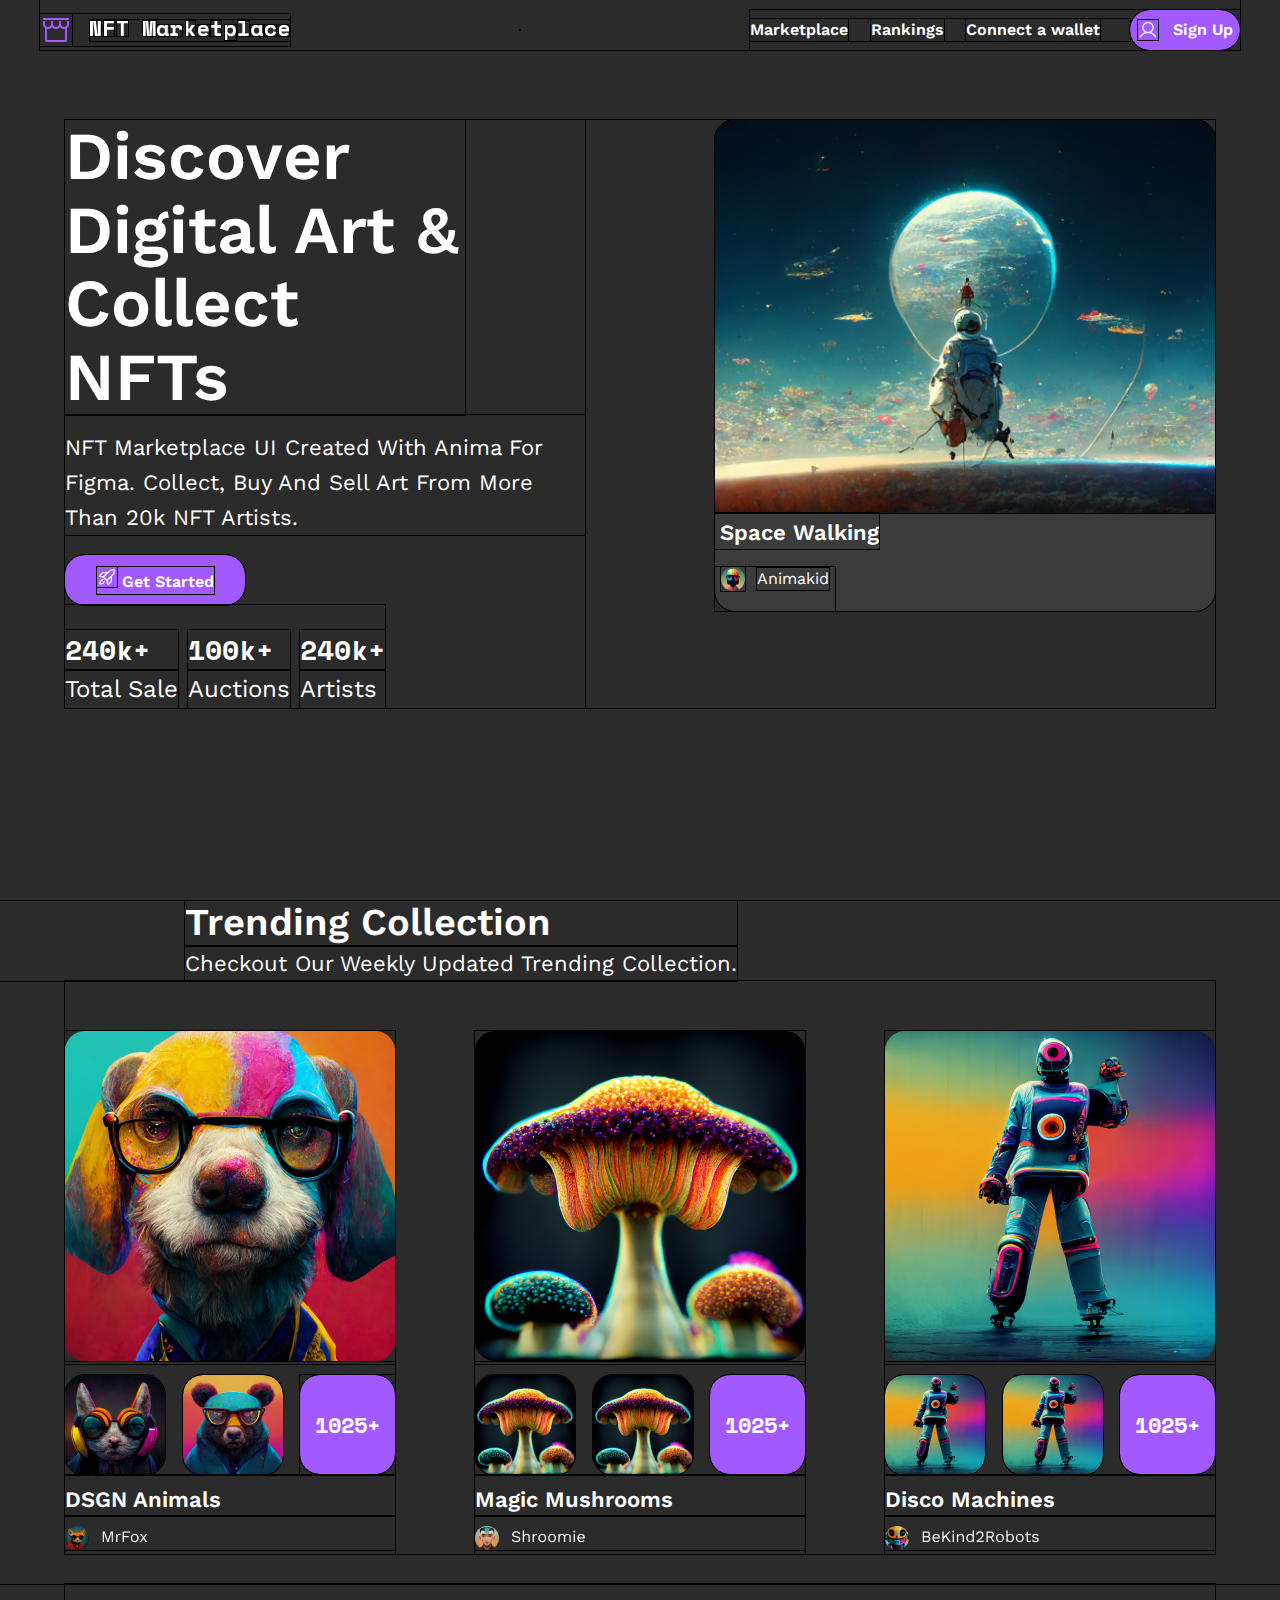
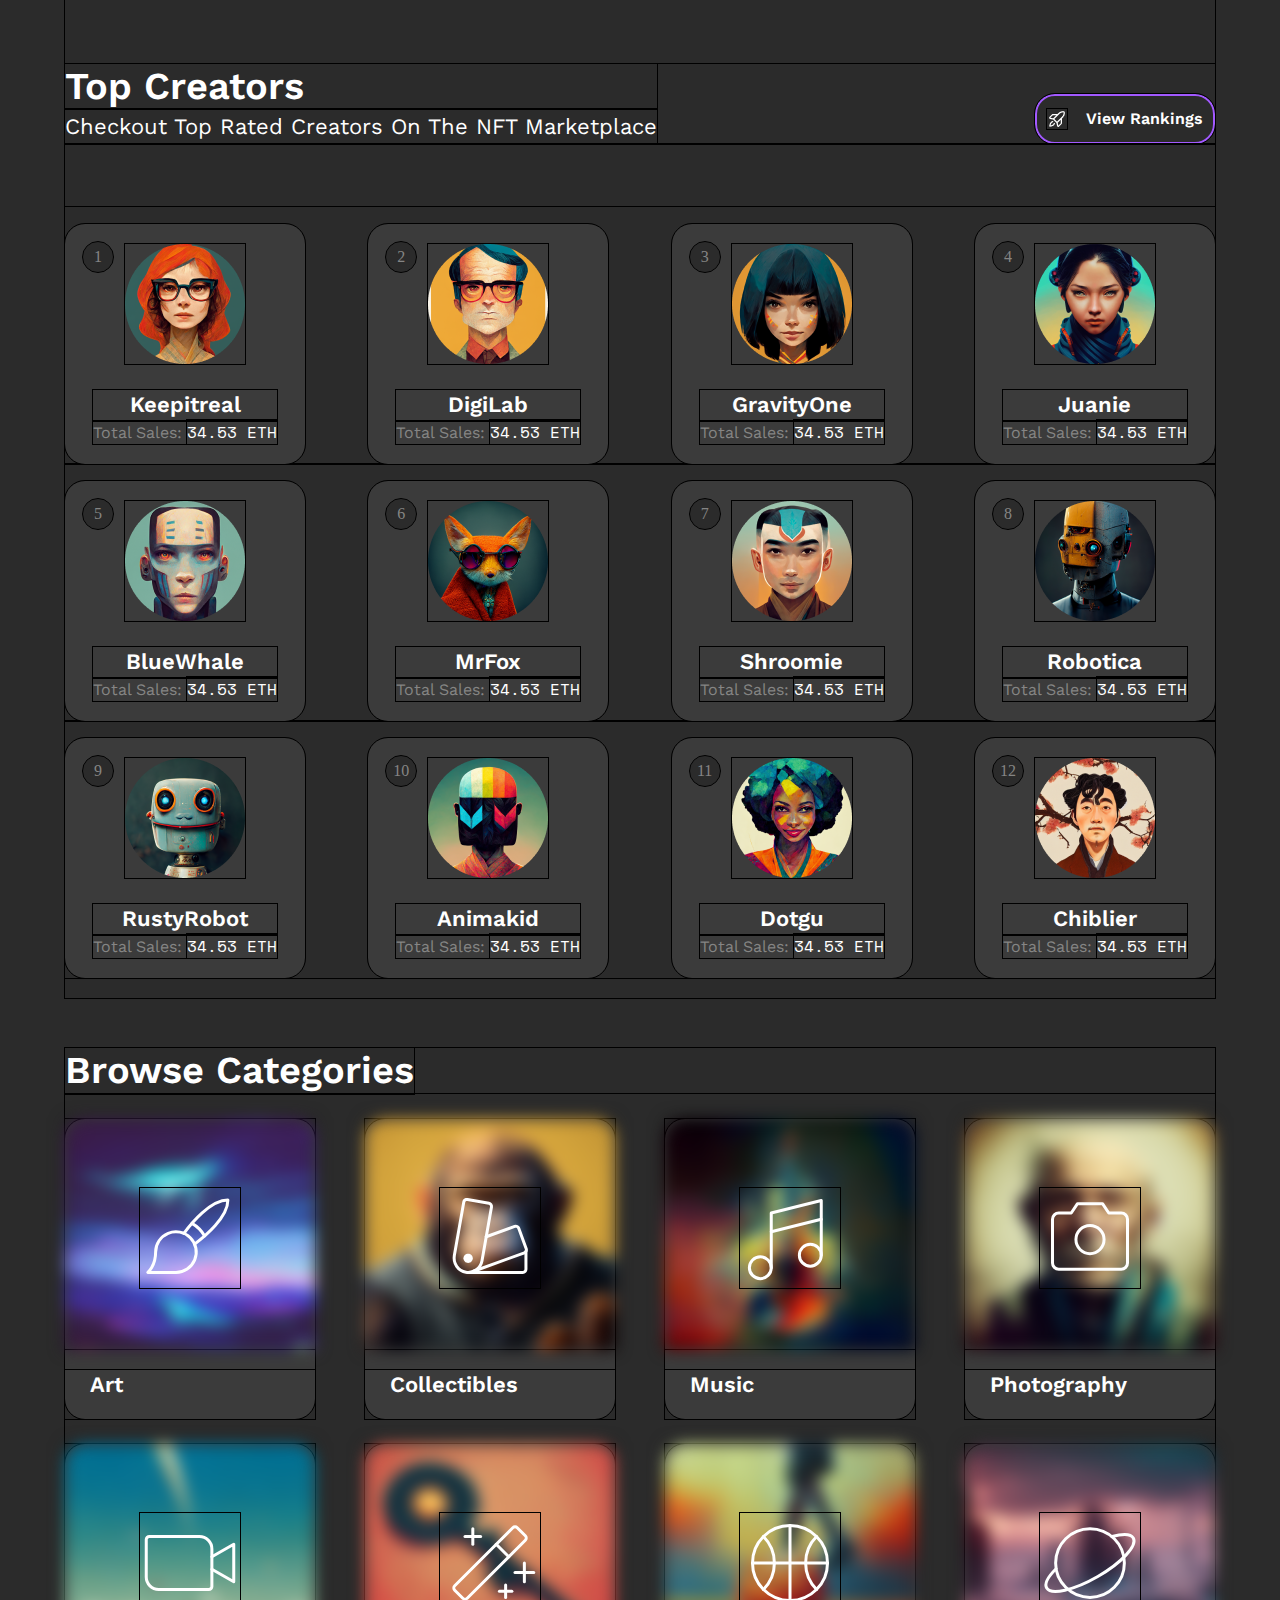
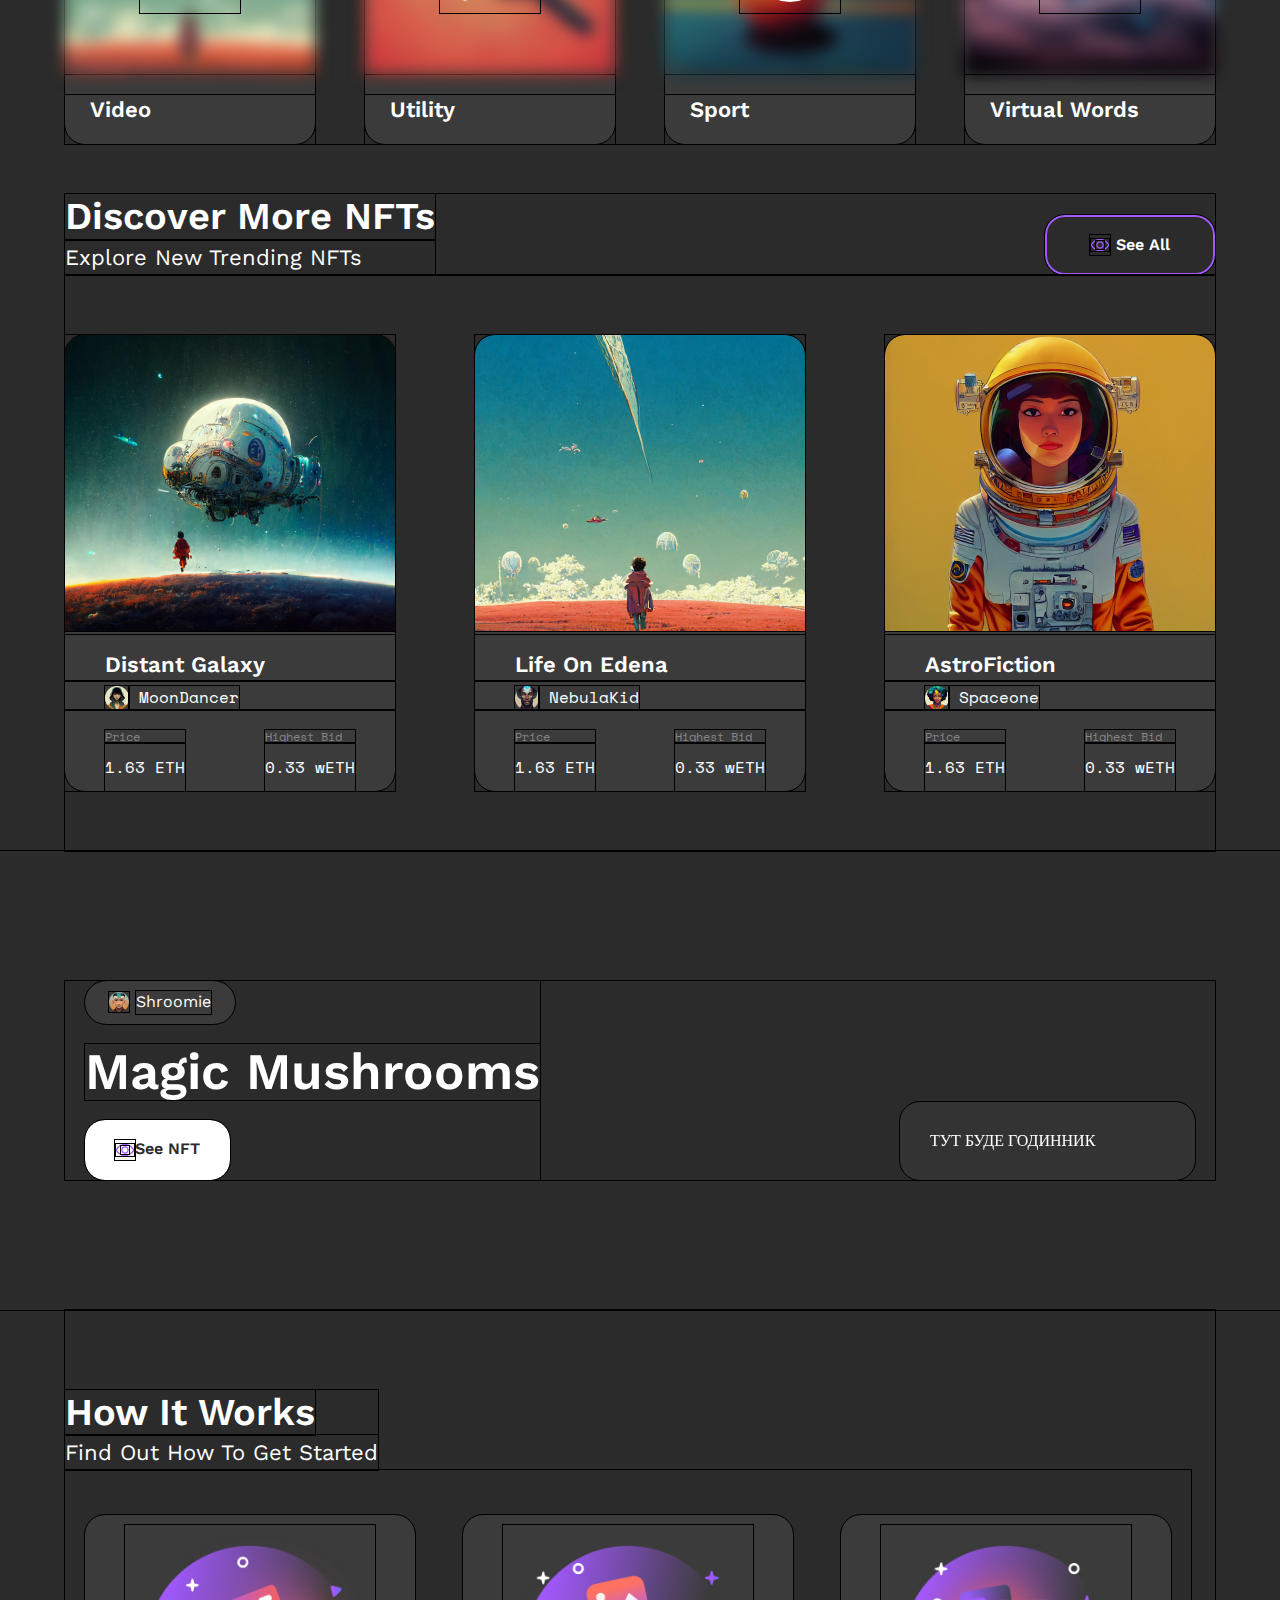
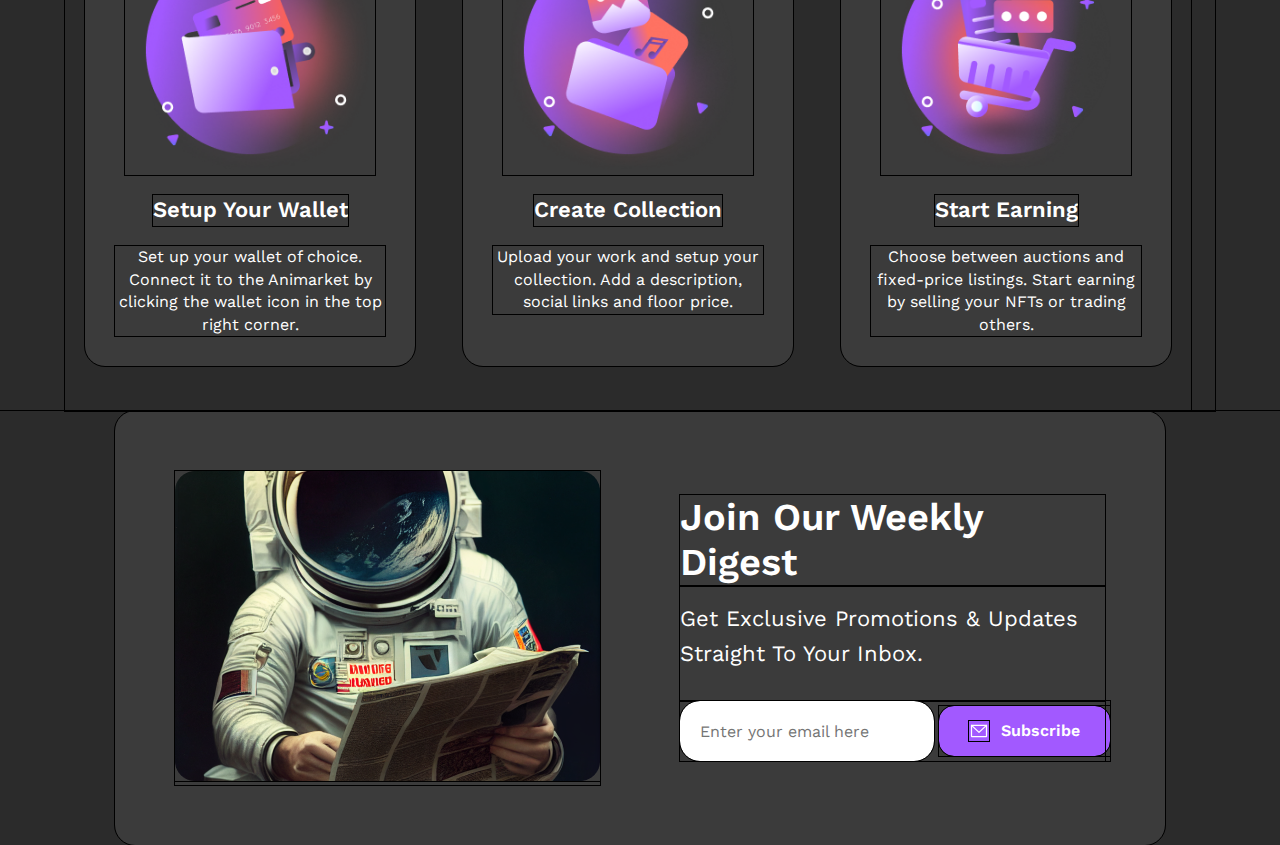
==== commit 07674ab8: "form + adaptive" ====
--- a/index.html
+++ b/index.html
@@ -628,7 +628,7 @@
                 </div>
             </div>
 
-            <div class="section-6__right"></div>
+            <div class="section-6__right">ТУТ БУДЕ ГОДИННИК</div>
         </div>
 
     </div>
@@ -641,7 +641,7 @@
                     <p class="section-6__avatar-name">Shroomie</p>
                 </div>
                 <h2 class="section-6-mob__title">Magic Mushrooms</h2>
-                <div class="section-6__right"></div>
+                <div class="section-6__right">ТУТ БУДЕ ГОДИННИК</div>
                 <div class="section-6-mob__btn">
                     <svg xmlns="http://www.w3.org/2000/svg" width="20" height="20" viewBox="0 0 20 20" fill="none">
                         <path fill-rule="evenodd" clip-rule="evenodd" d="M2.83931 6.74556C4.3292 5.25567 6.66714 3.75 10 3.75C13.3329 3.75 15.6708 5.25567 17.1607 6.74556C17.9038 7.4887 18.4397 8.23076 18.7906 8.78809C18.9664 9.06724 19.0966 9.30146 19.184 9.4683C19.2277 9.55176 19.2608 9.61849 19.2835 9.66569C19.2949 9.6893 19.3037 9.70804 19.3099 9.72157L19.3174 9.7379L19.3197 9.74306L19.3206 9.74487L19.3209 9.74558C19.321 9.74588 19.3211 9.74616 18.75 10C19.3211 10.2538 19.321 10.2541 19.3209 10.2544L19.3206 10.2551L19.3197 10.2569L19.3174 10.2621L19.3099 10.2784C19.3037 10.292 19.2949 10.3107 19.2835 10.3343C19.2608 10.3815 19.2277 10.4482 19.184 10.5317C19.0966 10.6985 18.9664 10.9328 18.7906 11.2119C18.4397 11.7692 17.9038 12.5113 17.1607 13.2544C15.6708 14.7443 13.3329 16.25 10 16.25C6.66714 16.25 4.3292 14.7443 2.83931 13.2544C2.09617 12.5113 1.5603 11.7692 1.20939 11.2119C1.03362 10.9328 0.903373 10.6985 0.815984 10.5317C0.772267 10.4482 0.739205 10.3815 0.716476 10.3343C0.705109 10.3107 0.696319 10.292 0.690066 10.2784L0.682582 10.2621L0.680256 10.2569L0.679445 10.2551L0.679127 10.2544C0.678993 10.2541 0.678868 10.2538 1.25 10C0.678868 9.74616 0.678993 9.74588 0.679127 9.74558L0.679445 9.74487L0.680256 9.74306L0.682582 9.7379L0.690066 9.72157C0.696319 9.70804 0.705109 9.6893 0.716476 9.66569C0.739205 9.61849 0.772267 9.55176 0.815984 9.4683C0.903373 9.30146 1.03362 9.06724 1.20939 8.78809C1.5603 8.23076 2.09617 7.4887 2.83931 6.74556ZM1.25 10L0.678868 9.74616C0.607044 9.90777 0.607044 10.0922 0.678868 10.2538L1.25 10ZM1.94882 10C2.02235 10.1377 2.12794 10.3248 2.26718 10.5459C2.58033 11.0433 3.06008 11.7074 3.72319 12.3706C5.0458 13.6932 7.08286 15 10 15C12.9171 15 14.9542 13.6932 16.2768 12.3706C16.9399 11.7074 17.4197 11.0433 17.7328 10.5459C17.8721 10.3248 17.9777 10.1377 18.0512 10C17.9777 9.86227 17.8721 9.67524 17.7328 9.4541C17.4197 8.95674 16.9399 8.29255 16.2768 7.62944C14.9542 6.30683 12.9171 5 10 5C7.08286 5 5.0458 6.30683 3.72319 7.62944C3.06008 8.29255 2.58033 8.95674 2.26718 9.4541C2.12794 9.67524 2.02235 9.86227 1.94882 10ZM18.75 10L19.3211 10.2538C19.393 10.0922 19.393 9.90777 19.3211 9.74616L18.75 10Z" fill="#A259FF"/>
@@ -683,5 +683,31 @@
         </div>
     </div>
 
+    <div class="section-8">
+
+        <div class="section-8__form">
+
+            <div class="section-8__left">
+                <img src="./form/Photo.png" alt="" class="section-8__img">
+            </div>
+
+            <div class="section-8__right">
+                <h2 class="section-8__right-title">Join our weekly digest</h2>
+                <p class="section-8__right-descr">Get exclusive promotions & updates straight to your inbox.</p>
+
+                <div class="section-8__btn-input">
+                    <input type="email" class="section-8__right-input" placeholder="Enter your email here">
+                    <a href="" class="section-8__btn-link">
+                        <div class="section-8__btn">
+                            <img src="./form/EnvelopeSimple.svg" alt="" class="section-8__btn-icon">
+                            Subscribe
+                        </div>
+                    </a>
+                </div>
+            </div>
+
+        </div>
+
+    </div>
 </body>
 </html>--- a/style.css
+++ b/style.css
@@ -3,7 +3,7 @@
   margin: 0;
   padding: 0;
   border: 0;
-  outline: 0;
+  outline: 1px solid #000;
   text-decoration: none;
   box-sizing: border-box;
   list-style: none;
@@ -850,6 +850,7 @@
   justify-content: space-between;
   align-items: start;
   max-width: 750px;
+  padding-left: 20px;
 }
 .section-6__avatar {
   width: 150px;
@@ -898,6 +899,7 @@
   line-height: 140%; /* 22.4px */
 }
 .section-6__right {
+  margin-right: 20px;
   display: flex;
   width: 295px;
   padding: 30px;
@@ -908,6 +910,8 @@
   background: rgba(59, 59, 59, 0.5);
   -webkit-backdrop-filter: blur(5px);
           backdrop-filter: blur(5px);
+  color: #FFF;
+  font-family: cursive;
 }
 .section-6__info {
   gap: 30px;
@@ -1038,6 +1042,85 @@
   line-height: 140%; /* 22.4px */
 }
 
+.section-8 {
+  width: 100%;
+}
+.section-8__form {
+  margin: 0 auto;
+  display: flex;
+  flex-direction: row;
+  justify-content: space-between;
+  align-items: center;
+  max-width: 1050px;
+  padding: 60px;
+  border-radius: 20px;
+  background: #3B3B3B;
+}
+.section-8__right {
+  display: flex;
+  flex-direction: column;
+  justify-content: space-between;
+  align-items: start;
+  max-width: 425px;
+}
+.section-8__right-title {
+  color: var(--White, #FFF);
+  font-family: Work Sans;
+  font-size: 38px;
+  font-style: normal;
+  font-weight: 600;
+  line-height: 120%; /* 45.6px */
+  text-transform: capitalize;
+}
+.section-8__right-descr {
+  color: var(--White, #FFF);
+  font-family: Work Sans;
+  font-size: 22px;
+  font-style: normal;
+  font-weight: 400;
+  line-height: 160%; /* 35.2px */
+  text-transform: capitalize;
+  padding: 15px 0 30px 0;
+}
+.section-8__right-input {
+  display: flex;
+  height: 60px;
+  padding: 16px 20px 16px 20px;
+  align-items: center;
+  gap: 12px;
+  border-radius: 20px;
+  background: var(--Text, #FFF);
+  color: var(--Background, #2B2B2B);
+  font-family: Work Sans;
+  font-size: 16px;
+  font-style: normal;
+  font-weight: 400;
+  line-height: 140%; /* 22.4px */
+}
+.section-8__btn-input {
+  display: flex;
+  flex-direction: row;
+  justify-content: space-between;
+  align-items: center;
+  gap: 5px;
+}
+.section-8__btn {
+  display: flex;
+  height: 50px;
+  padding: 0px 30px;
+  align-items: center;
+  gap: 12px;
+  border-radius: 15px;
+  background: var(--Call-to-Action, #A259FF);
+  color: #FFF;
+  text-align: center;
+  font-family: Work Sans;
+  font-size: 16px;
+  font-style: normal;
+  font-weight: 600;
+  line-height: 140%; /* 22.4px */
+}
+
 /* Стилі для великих екранів (дисплей максимум 1199рх) */
 @media (max-width: 1199px) {
   .section-2 {
@@ -1087,6 +1170,12 @@
   }
   .section-5__box-block-img {
     width: 315px;
+  }
+  .section-8 {
+    padding: 20px;
+  }
+  .section-8__form {
+    gap: 10px;
   }
 }
 /* Стилі для середніх екранів (дисплей максимум 991рх) */
@@ -1236,6 +1325,45 @@
   .section-5__box-block-img {
     width: 300px;
   }
+  .section-8__btn-input {
+    display: flex;
+    flex-direction: column;
+    justify-content: space-between;
+  }
+  .section-8__form {
+    display: flex;
+    max-width: 690px;
+    padding: 40px 30px;
+    justify-content: center;
+    align-items: center;
+    gap: 30px;
+  }
+  .section-8__right {
+    display: flex;
+    flex-direction: column;
+    justify-content: space-between;
+    align-items: start;
+  }
+  .section-8__right-title {
+    color: var(--White, #FFF);
+    font-family: Work Sans;
+    font-size: 28px;
+    font-style: normal;
+    font-weight: 600;
+    line-height: 140%; /* 39.2px */
+    text-transform: capitalize;
+  }
+  .section-8__right-descr {
+    color: var(--White, #FFF);
+    font-family: Work Sans;
+    font-size: 16px;
+    font-style: normal;
+    font-weight: 400;
+    line-height: 140%; /* 22.4px */
+  }
+  .section-8__img {
+    max-width: 340px;
+  }
 }
 @media (max-width: 955px) {
   .section-5__box-block {
@@ -1416,8 +1544,12 @@
   .section-5__box-block-img {
     width: 350px;
   }
+  .section-7__top {
+    margin: 0 auto;
+  }
   .section-7__box {
     max-width: 400px;
+    margin: 0 auto;
   }
 }
 @media (max-width: 680px) {
@@ -1481,6 +1613,18 @@
     font-style: normal;
     font-weight: 600;
     line-height: 140%; /* 22.4px */
+  }
+  .section-8__form {
+    display: flex;
+    flex-direction: column;
+    justify-content: space-around;
+    align-items: center;
+  }
+  .section-8__right {
+    display: flex;
+    flex-direction: column;
+    justify-content: space-between;
+    align-items: center;
   }
 }
 @media (max-width: 621px) {
@@ -1790,13 +1934,14 @@
 @media (max-width: 410px) {
   .section-7__top {
     padding-left: 20px;
-    border: 1px solid #000;
   }
   .section-7__box {
     padding: 0px;
     padding-left: 7px;
     max-width: 320px;
-    border: 1px solid #000;
+  }
+  .section-8__form {
+    background: var(--Background, #2B2B2B);
   }
 }
 @media (max-width: 385px) {
@@ -1865,8 +2010,14 @@
     width: 310px;
     transform: translateX(-10px);
   }
-}
-@media (max-width: 350px) {
+  .section-7__card {
+    margin: 0 auto;
+  }
+  .section-8__img {
+    max-width: 300px;
+  }
+}
+@media (max-width: 352px) {
   .section-2 {
     transform: translateX(-7px);
   }
@@ -1880,4 +2031,33 @@
     margin-left: 5px;
     padding: 0 25px;
   }
+  .section-6__left {
+    width: 190px;
+  }
+  .section-6__title {
+    color: #FFF;
+    font-family: Work Sans;
+    font-size: 38px;
+    font-style: normal;
+    font-weight: 600;
+    line-height: 120%; /* 45.6px */
+    text-transform: capitalize;
+  }
+  .section-6__right {
+    max-width: 190px;
+  }
+  .section-7__card {
+    max-width: 250px;
+  }
+  .section-8__img {
+    width: 250px;
+  }
+}
+@media (max-width: 332px) {
+  .section-5__box-block {
+    max-width: 270px;
+  }
+  .section-5__box-block-img {
+    max-width: 270px;
+  }
 }/*# sourceMappingURL=style.css.map */